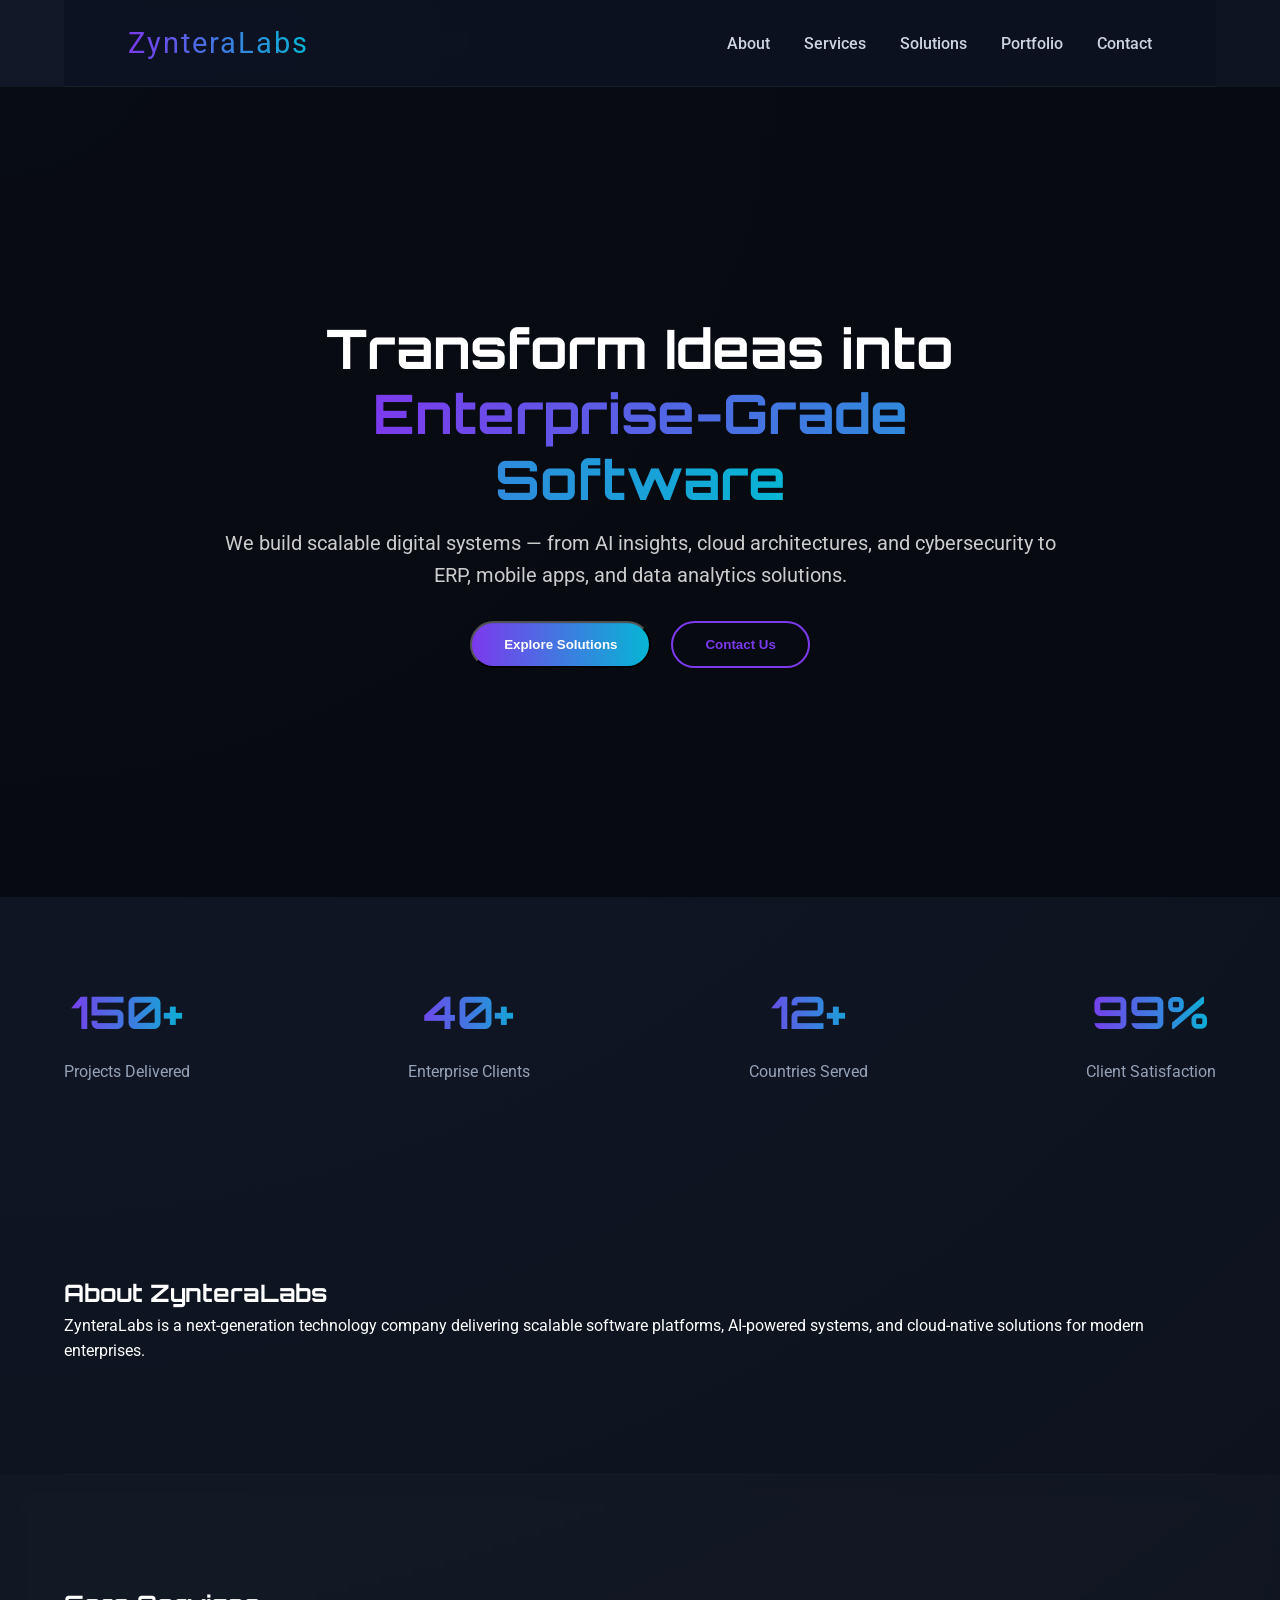
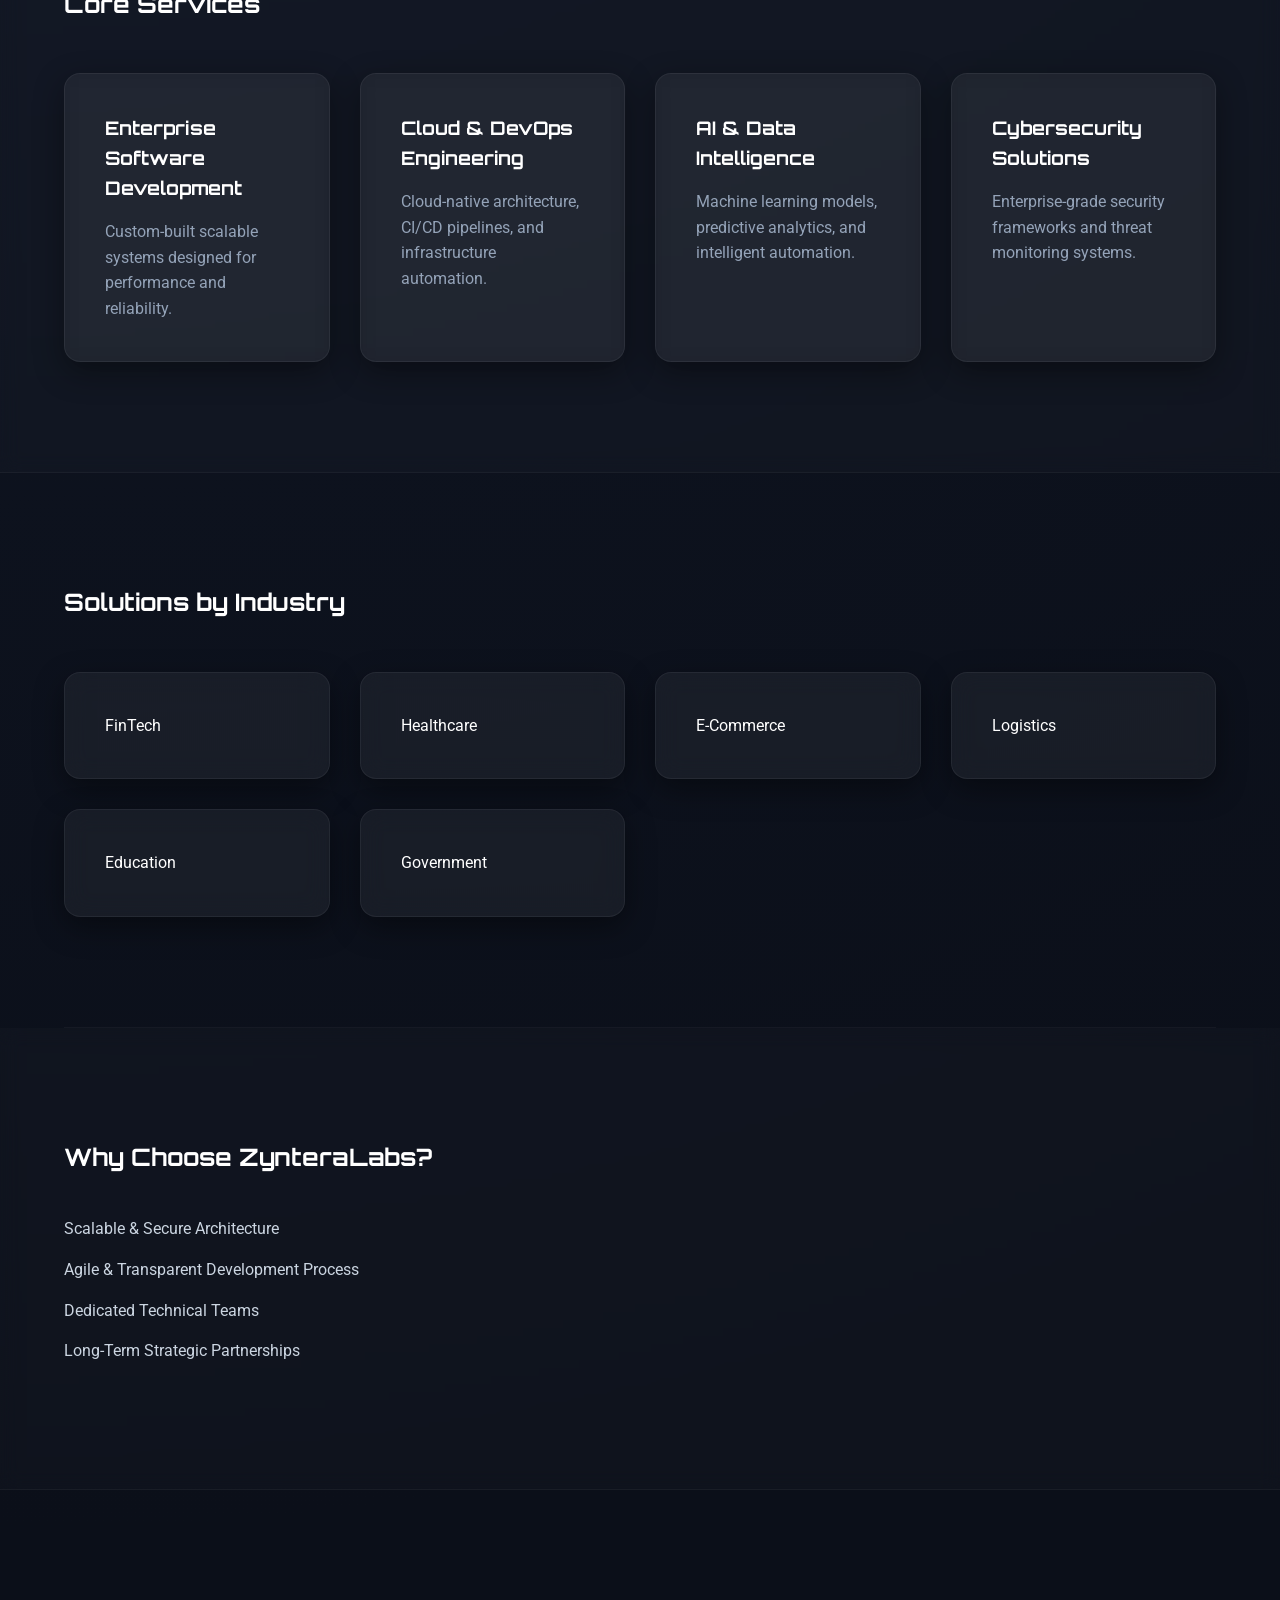
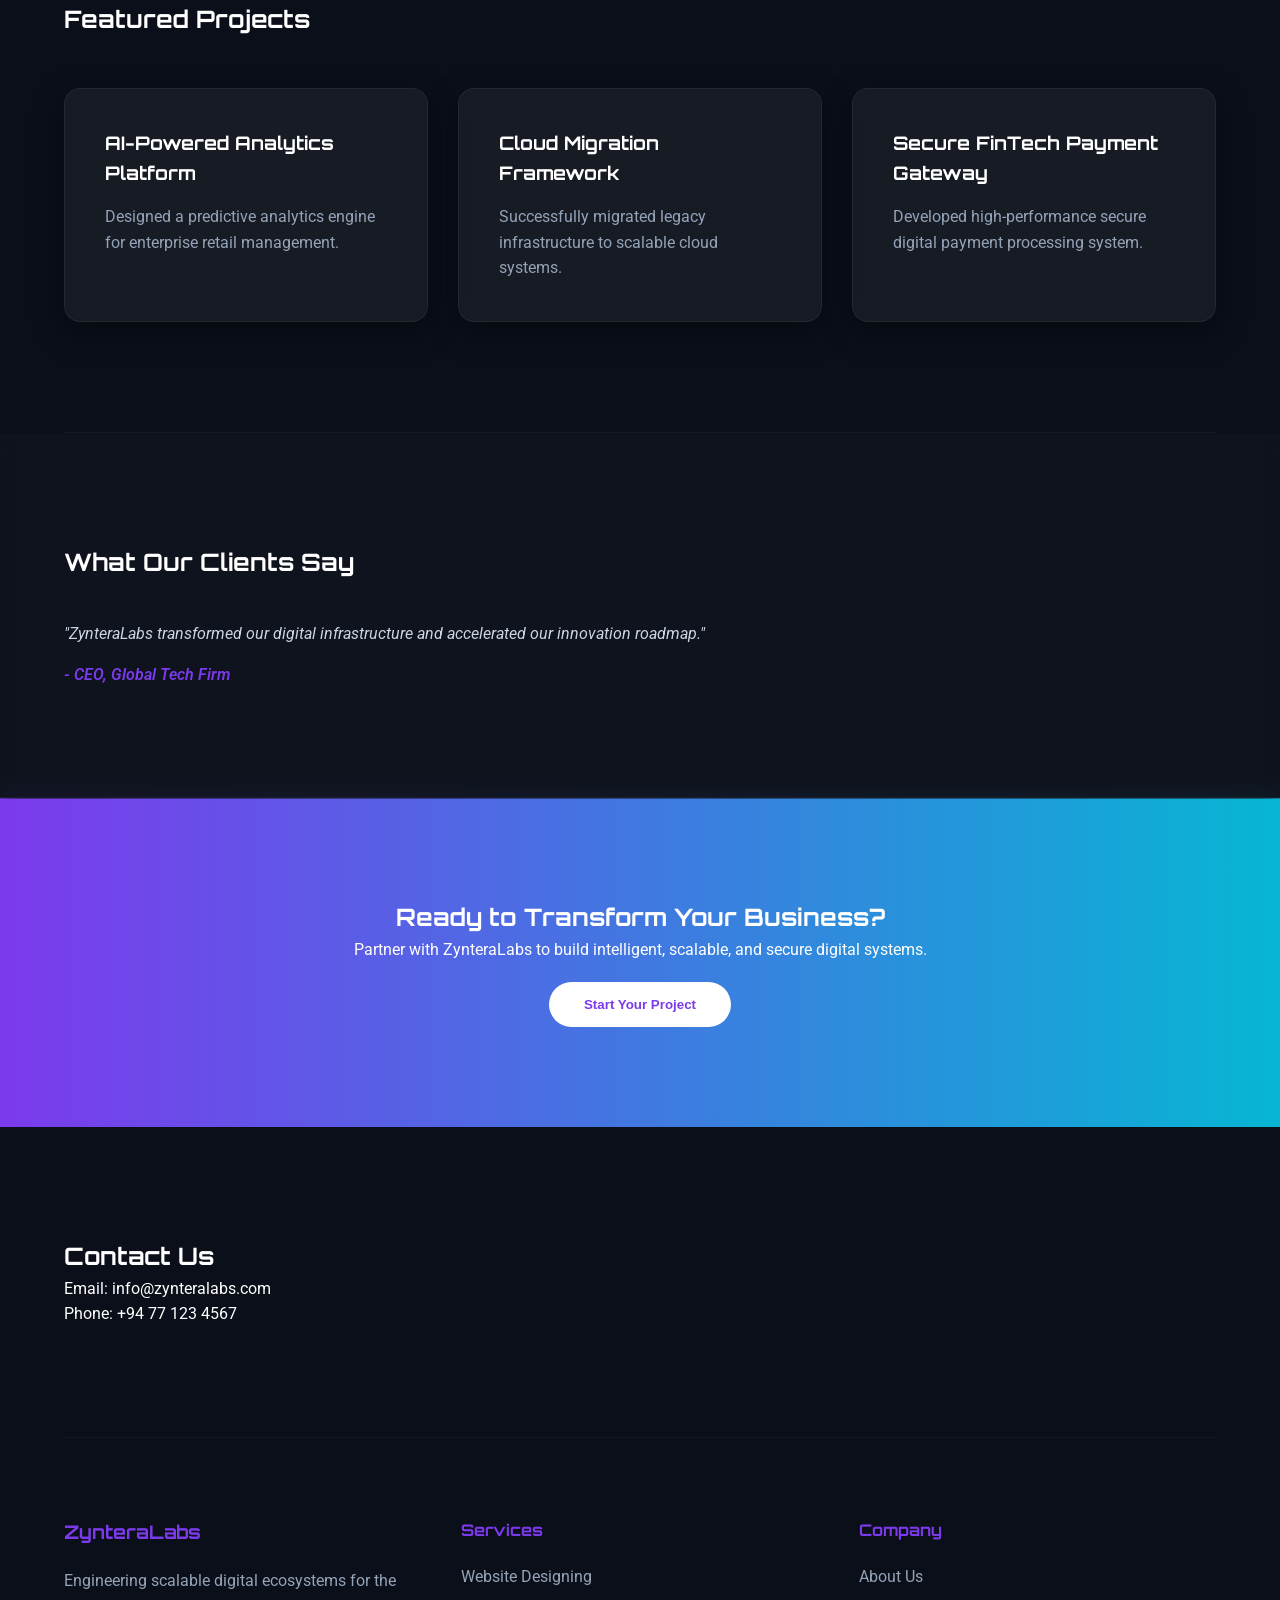
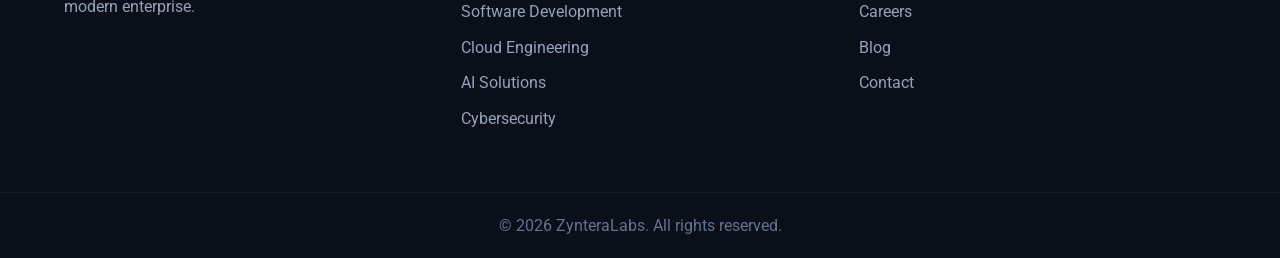
==== index.html @ 71fbc8f2 "Update index.html" ====
<!DOCTYPE html>
<html lang="en">
<head>
    <meta charset="UTF-8">
    <meta name="viewport" content="width=device-width, initial-scale=1.0">
    <title>ZynteraLabs - Cutting Edge Software Solutions</title>
    <meta name="description" content="ZynteraLabs: Innovative software and digital solutions for the modern world.">

    <!-- Google Fonts -->
    <link href="https://fonts.googleapis.com/css2?family=Roboto:wght@400;500;700&family=Orbitron:wght@500;700&display=swap" rel="stylesheet">
    
    <!-- Favicon -->
    <link rel="icon" type="image/png" href="favicon.png">

    <!-- External Stylesheet -->
    <link rel="stylesheet" href="css/indexstyles.css">
</head>
<body>
    
    <!-- HEADER -->
    <header class="container">
        <div class="logo">ZynteraLabs</div>
        <nav>
            <a href="#about">About</a>
            <a href="#services">Services</a>
            <a href="#solutions">Solutions</a>
            <a href="#projects">Portfolio</a>
            <a href="#contact">Contact</a>
        </nav>
    </header>

    <!-- Hero Section -->
    <section class="hero-video-hero">
        <!-- Background Video -->
        <video autoplay muted loop playsinline class="hero-bg-video">
            <source src="homevideo2.mp4" type="video/mp4">
            Your browser does not support the video tag.
        </video>

        <!-- Overlay for better text readability -->
        <div class="hero-overlay"></div>

        <div class="container hero-content">
            <h1>
                Transform Ideas into <span>Enterprise-Grade Software</span>
            </h1>
            <p>
                We build scalable digital systems — from AI insights, cloud architectures,
                and cybersecurity to ERP, mobile apps, and data analytics solutions.
            </p>
            <div class="hero-buttons">
                <button>Explore Solutions</button>
                <button class="secondary-btn">Contact Us</button>
            </div>
        </div>
    </section>

    <!-- STATS SECTION -->
    <section class="stats container">
        <div class="stat-box">
            <h2>150+</h2>
            <p>Projects Delivered</p>
        </div>
        <div class="stat-box">
            <h2>40+</h2>
            <p>Enterprise Clients</p>
        </div>
        <div class="stat-box">
            <h2>12+</h2>
            <p>Countries Served</p>
        </div>
        <div class="stat-box">
            <h2>99%</h2>
            <p>Client Satisfaction</p>
        </div>
    </section>

    <!-- ABOUT US -->
    <section id="about" class="container section">
        <h2>About ZynteraLabs</h2>
        <p>
            ZynteraLabs is a next-generation technology company delivering scalable software platforms,
            AI-powered systems, and cloud-native solutions for modern enterprises.
        </p>
    </section>

    <!-- CORE SERVICES -->
    <section id="services" class="section dark-section">
        <div class="container">
            <h2>Core Services</h2>
            <div class="service-grid">
                <div class="service-card">
                    <h3>Enterprise Software Development</h3>
                    <p>Custom-built scalable systems designed for performance and reliability.</p>
                </div>
                <div class="service-card">
                    <h3>Cloud & DevOps Engineering</h3>
                    <p>Cloud-native architecture, CI/CD pipelines, and infrastructure automation.</p>
                </div>
                <div class="service-card">
                    <h3>AI & Data Intelligence</h3>
                    <p>Machine learning models, predictive analytics, and intelligent automation.</p>
                </div>
                <div class="service-card">
                    <h3>Cybersecurity Solutions</h3>
                    <p>Enterprise-grade security frameworks and threat monitoring systems.</p>
                </div>
            </div>
        </div>
    </section>

    <!-- INDUSTRY SOLUTIONS -->
    <section id="solutions" class="container section">
        <h2>Solutions by Industry</h2>
        <div class="industry-grid">
            <div class="industry-card">FinTech</div>
            <div class="industry-card">Healthcare</div>
            <div class="industry-card">E-Commerce</div>
            <div class="industry-card">Logistics</div>
            <div class="industry-card">Education</div>
            <div class="industry-card">Government</div>
        </div>
    </section>
    
    <!-- WHY CHOOSE US? -->
    <section class="section dark-section">
        <div class="container">
            <h2>Why Choose ZynteraLabs?</h2>
            <ul class="why-list">
                <li>Scalable & Secure Architecture</li>
                <li>Agile & Transparent Development Process</li>
                <li>Dedicated Technical Teams</li>
                <li>Long-Term Strategic Partnerships</li>
            </ul>
        </div>
    </section>

    <!-- PROJECTS / CASE STUDIES -->
    <section id="projects" class="container section">
        <h2>Featured Projects</h2>
        <div class="project-grid">
            <div class="project-card">
                <h3>AI-Powered Analytics Platform</h3>
                <p>Designed a predictive analytics engine for enterprise retail management.</p>
            </div>
            <div class="project-card">
                <h3>Cloud Migration Framework</h3>
                <p>Successfully migrated legacy infrastructure to scalable cloud systems.</p>
            </div>
            <div class="project-card">
                <h3>Secure FinTech Payment Gateway</h3>
                <p>Developed high-performance secure digital payment processing system.</p>
            </div>
        </div>
    </section>

    <!-- TESTIMONIALS -->
    <section class="section dark-section">
        <div class="container">
            <h2>What Our Clients Say</h2>
            <div class="testimonial">
                <p>"ZynteraLabs transformed our digital infrastructure and accelerated our innovation roadmap."</p>
                <span>- CEO, Global Tech Firm</span>
            </div>
        </div>
    </section>

    <!-- CALL TO ACTION -->
    <section class="cta-section">
        <div class="container">
            <h2>Ready to Transform Your Business?</h2>
            <p>Partner with ZynteraLabs to build intelligent, scalable, and secure digital systems.</p>
            <button>Start Your Project</button>
        </div>
    </section>

    <!-- CONTACT -->
    <section id="contact" class="container section">
        <h2>Contact Us</h2>
        <p>Email: info@zynteralabs.com</p>
        <p>Phone: +94 77 123 4567</p>
    </section>

    <!-- FOOTER -->
    <footer class="footer">
        <div class="container footer-grid">
            <div>
                <h3>ZynteraLabs</h3>
                <p>Engineering scalable digital ecosystems for the modern enterprise.</p>
            </div>
            <div>
                <h4>Services</h4>
                <p>Website Designing</p>
                <p>Software Development</p>
                <p>Cloud Engineering</p>
                <p>AI Solutions</p>
                <p>Cybersecurity</p>
            </div>
            <div>
                <h4>Company</h4>
                <p>About Us</p>
                <p>Careers</p>
                <p>Blog</p>
                <p>Contact</p>
            </div>
        </div>
        <div class="footer-bottom">
            &copy; 2026 ZynteraLabs. All rights reserved.
        </div>
    </footer>
    
</body>
</html>
---- css/indexstyles.css ----
/* =========================
   GLOBAL RESET
========================= */
* {
    margin: 0;
    padding: 0;
    box-sizing: border-box;
}

body {
    font-family: 'Roboto', sans-serif;
    background: radial-gradient(circle at top left, #111827, #0b0f19 60%);
    color: #ffffff;
    line-height: 1.6;
    scroll-behavior: smooth;
}

h1, h2, h3, h4 {
    font-family: 'Orbitron', sans-serif;
}

.container {
    width: 90%;
    max-width: 1200px;
    margin: auto;
}

.section {
    padding: 110px 0;
    border-bottom: 1px solid rgba(255,255,255,0.04);
}

.dark-section {
    background: rgba(255,255,255,0.02);
    backdrop-filter: blur(10px);
}

/* =========================
   STICKY NAVBAR
========================= */

header {
    position: sticky;
    top: 0;
    z-index: 1000;
    backdrop-filter: blur(15px);
    background: rgba(10, 15, 30, 0.6);
    display: flex;
    justify-content: space-between;
    align-items: center;
    padding: 20px 5%;
    border-bottom: 1px solid rgba(255,255,255,0.05);
}

.logo {
    font-size: 1.8rem;
    letter-spacing: 2px;
    background: linear-gradient(90deg, #7c3aed, #06b6d4);
    -webkit-background-clip: text;
    -webkit-text-fill-color: transparent;
}

nav a {
    margin-left: 30px;
    font-weight: 500;
    color: #cbd5e1;
    transition: transform 0.3s ease, color 0.3s ease;
    display: inline-block; /* important for smooth transform */
    vertical-align: middle; /* helps remove weird subpixel artifacts */
    position: relative; /* optional for pseudo-elements */
    text-decoration: none;
}

nav a:hover {
    color: #00f5d4;
    transform: translateY(5px);
}

nav a::after {
    content: "";
    position: absolute;
    bottom: -20px;           /* distance below text */
    left: 0%;          /* full width of the text */
    height: 3.5px;            /* thickness of underline */
    background: #00f5d4;
    transform: scaleX(0);   /* start hidden */
    transform-origin: center; /* grow from center */
    transition: transform 0.3s ease;
    border-radius: 50px;
}


nav a:hover::after {
    transform: scaleX(1);
    width: 100%;
}

/* =========================
   HERO SECTION WITH VIDEO
========================= */
.hero-video-hero {
    position: relative;
    height: 90vh;
    width: 100%;
    overflow: hidden;
}

/* Background video */
.hero-bg-video {
    position: absolute;
    top: 0;
    left: 50%;
    width: 100%;
    min-width: 100%;
    height: auto;
    transform: translateX(-50%);
    object-fit: cover;
    z-index: 0;
    filter: brightness(40%); /* dark overlay for readability */
}

/* Dark overlay for text readability */
.hero-overlay {
    position: absolute;
    top: 0;
    left: 0;
    width: 100%;
    height: 100%;
    background: rgba(0, 0, 0, 0.5);
    z-index: 1;
}

/* Hero content */
.hero-content {
    position: relative;
    z-index: 2;
    text-align: center;
    color: #fff;
    padding: 0 2rem;
    max-width: 900px;
    margin: auto;
    top: 50%;
    transform: translateY(-50%);
}

.hero-content h1 {
    font-size: 3.4rem;
    margin-bottom: 15px;
    line-height: 1.2;
}

.hero-content span {
    background: linear-gradient(90deg, #7c3aed, #06b6d4);
    -webkit-background-clip: text;
    -webkit-text-fill-color: transparent;
}

.hero-content p {
    font-size: 1.25rem;
    margin-bottom: 30px;
    color: #ccc;
}

/* Buttons */
.hero-buttons {
    display: flex;
    justify-content: center;
    gap: 20px;
}

.hero-content button {
    padding: 14px 32px;
    border-radius: 50px;
    font-weight: 600;
    cursor: pointer;
    transition: 0.3s ease;
}

/* Primary button */
.hero-content button:first-child {
    background: linear-gradient(90deg, #7c3aed, #06b6d4);
    color: #fff;
}
.hero-content button:first-child:hover {
    transform: translateY(-3px);
    box-shadow: 0 8px 20px rgba(124, 58, 237, 0.4);
}

/* Secondary button */
.secondary-btn {
    background: transparent;
    border: 2px solid #7c3aed;
    color: #7c3aed;
}
.secondary-btn:hover {
    background: #7c3aed;
    color: #fff;
}

/* Responsive */
@media (max-width: 768px) {
    .hero-content h1 {
        font-size: 2.4rem;
    }
    .hero-content p {
        font-size: 1.1rem;
    }
    .hero-buttons {
        flex-direction: column;
        gap: 15px;
    }
}

/* =========================
   STATS
========================= */

.stats {
    display: flex;
    justify-content: space-between;
    text-align: center;
    padding: 80px 0;
}

.stat-box h2 {
    font-size: 2.8rem;
    background: linear-gradient(90deg, #7c3aed, #06b6d4);
    -webkit-background-clip: text;
    -webkit-text-fill-color: transparent;
}

.stat-box p {
    color: #94a3b8;
    margin-top: 10px;
}

/* =========================
   CARDS (Glass Effect)
========================= */

.service-card,
.project-card,
.industry-card {
    background: rgba(255,255,255,0.05);
    backdrop-filter: blur(12px);
    padding: 40px;
    border-radius: 16px;
    transition: 0.4s ease;
    border: 1px solid rgba(255,255,255,0.06);
    box-shadow: 0 10px 30px rgba(0,0,0,0.4);
}

.service-card:hover,
.project-card:hover,
.industry-card:hover {
    transform: translateY(-8px);
    border: 1px solid #7c3aed;
}

.service-grid,
.project-grid,
.industry-grid {
    display: grid;
    grid-template-columns: repeat(auto-fit, minmax(250px, 1fr));
    gap: 30px;
    margin-top: 50px;
}

.service-card h3,
.project-card h3 {
    margin-bottom: 15px;
    color: #ffffff;
}

.service-card p,
.project-card p {
    color: #94a3b8;
}

/* =========================
   WHY SECTION
========================= */

.why-list {
    list-style: none;
    margin-top: 40px;
}

.why-list li {
    margin-bottom: 15px;
    color: #cbd5e1;
}

/* =========================
   TESTIMONIAL
========================= */

.testimonial {
    margin-top: 40px;
    max-width: 700px;
    font-style: italic;
    color: #cbd5e1;
}

.testimonial span {
    display: block;
    margin-top: 15px;
    font-weight: 600;
    color: #7c3aed;
}

/* =========================
   CTA SECTION
========================= */

.cta-section {
    background: linear-gradient(90deg, #7c3aed, #06b6d4);
    padding: 100px 0;
    text-align: center;
    color: white;
}

.cta-section button {
    padding: 15px 35px;
    border-radius: 50px;
    border: none;
    margin-top: 20px;
    font-weight: 600;
    background: white;
    color: #7c3aed;
    transition: 0.3s;
}

.cta-section button:hover {
    transform: scale(1.05);
}

/* =========================
   FOOTER
========================= */

.footer {
    background: #0b0f19;
    padding: 80px 0 20px;
}

.footer-grid {
    display: grid;
    grid-template-columns: repeat(auto-fit, minmax(250px, 1fr));
    gap: 40px;
}

.footer h3, .footer h4 {
    margin-bottom: 20px;
    color: #7c3aed;
}

.footer p {
    color: #94a3b8;
    margin-bottom: 10px;
}

.footer-bottom {
    text-align: center;
    margin-top: 50px;
    border-top: 1px solid rgba(255,255,255,0.05);
    padding-top: 20px;
    color: #64748b;
}

/* =========================
   RESPONSIVE
========================= */

@media (max-width: 768px) {
    .stats {
        flex-direction: column;
        gap: 40px;
    }

    .hero h1 {
        font-size: 2.3rem;
    }

    nav {
        display: none; /* Later you can add mobile menu */
    }
}
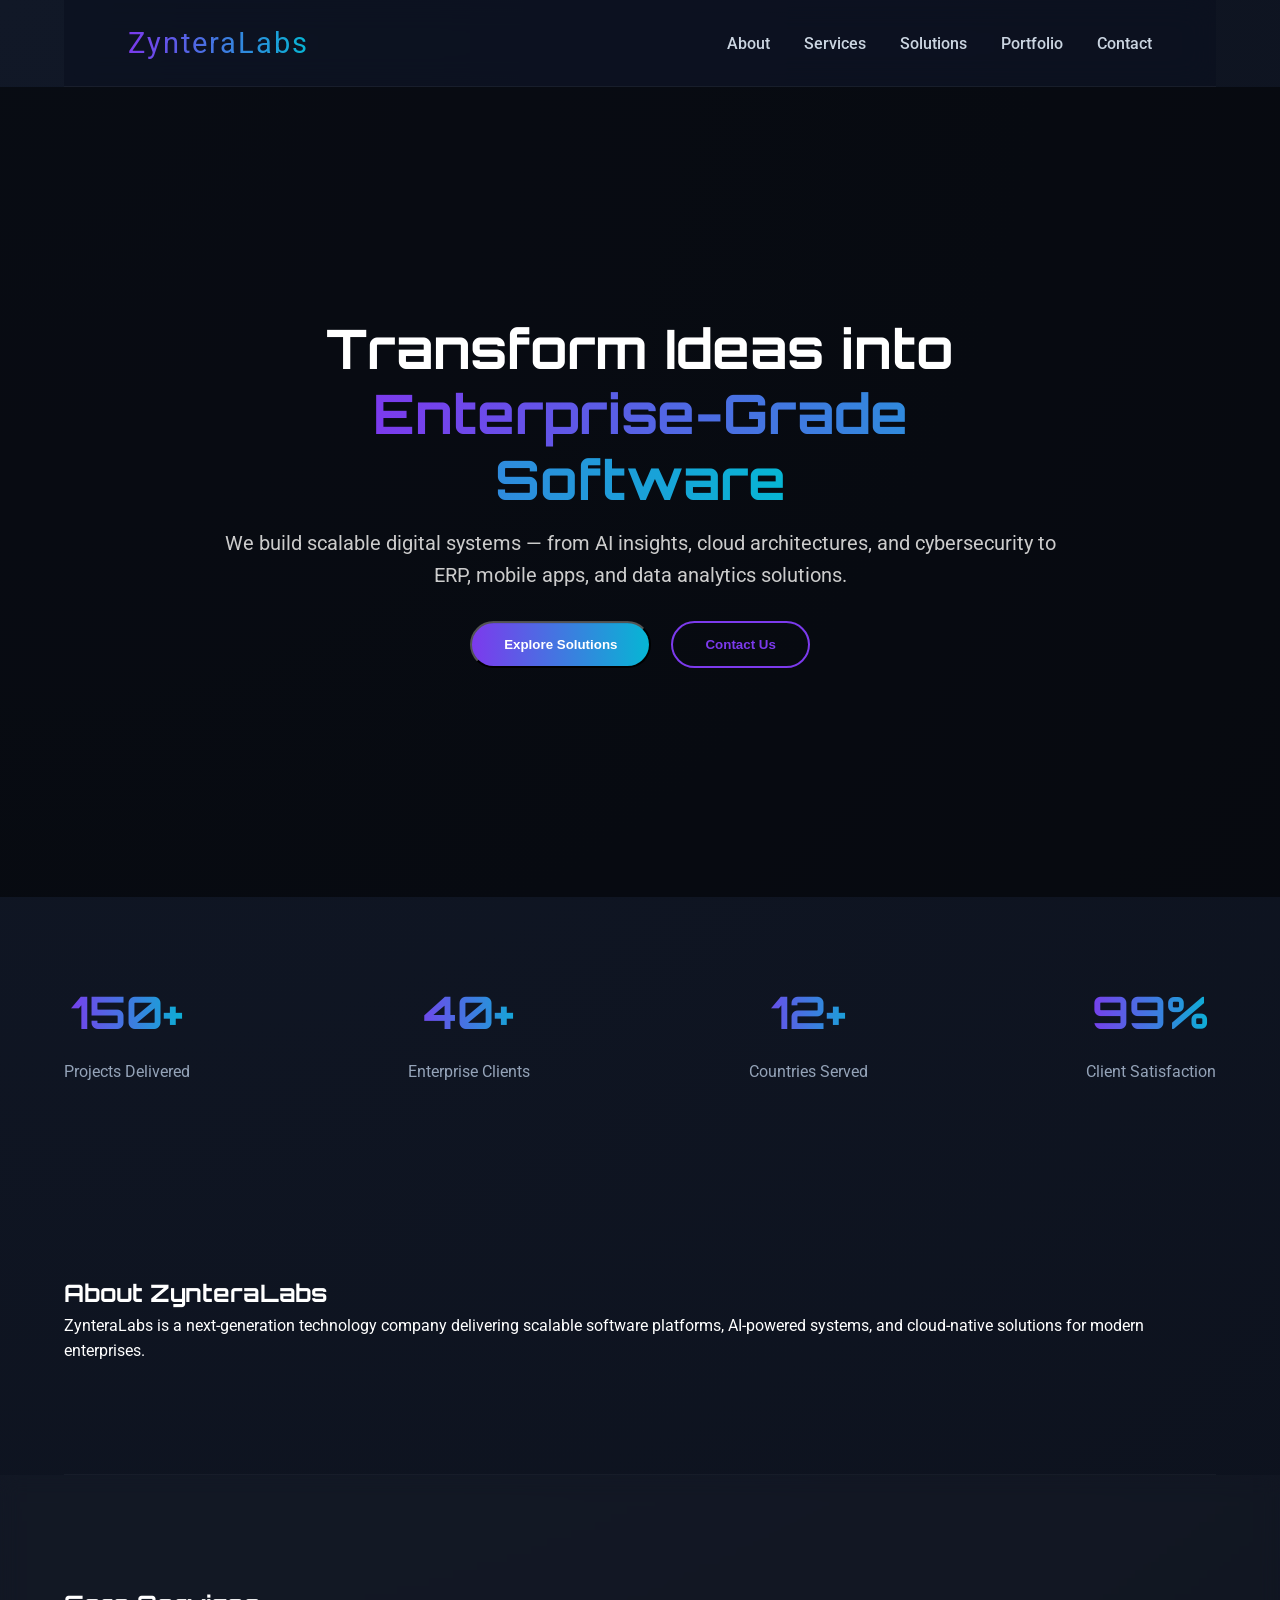
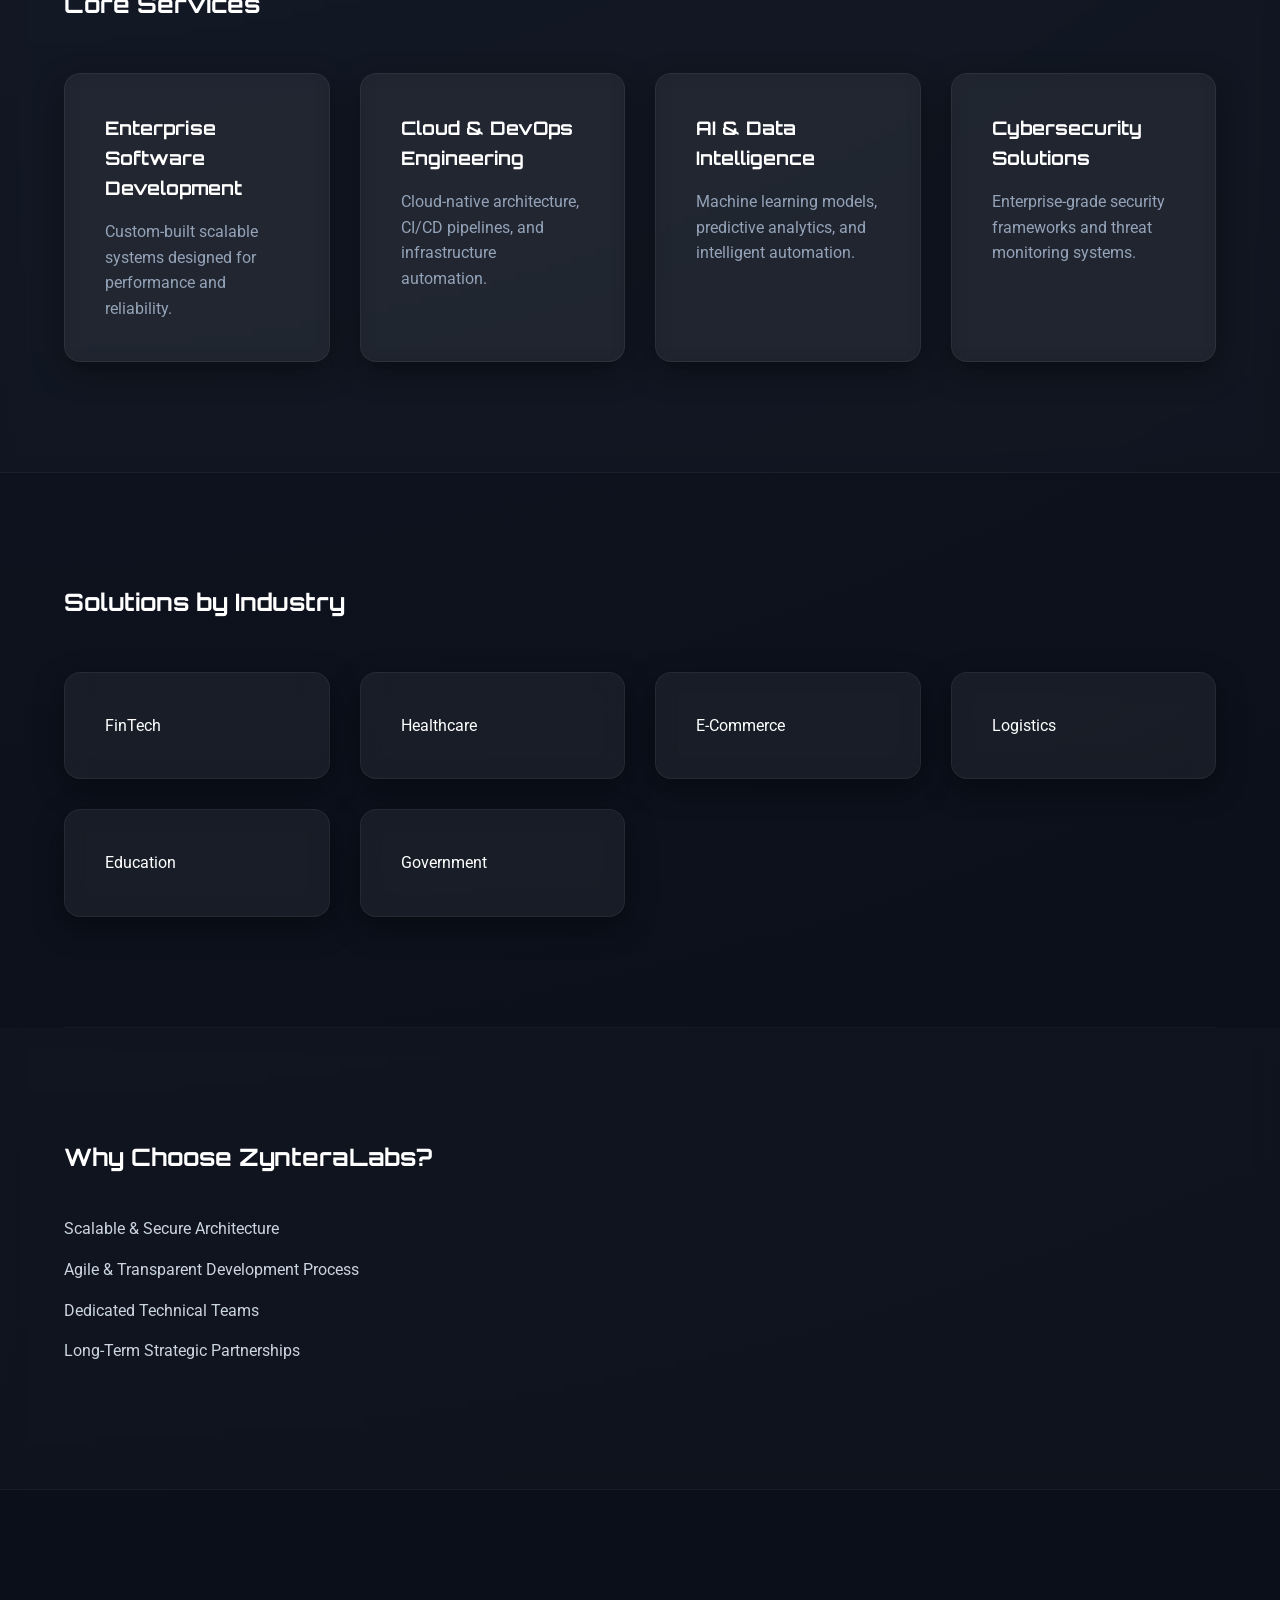
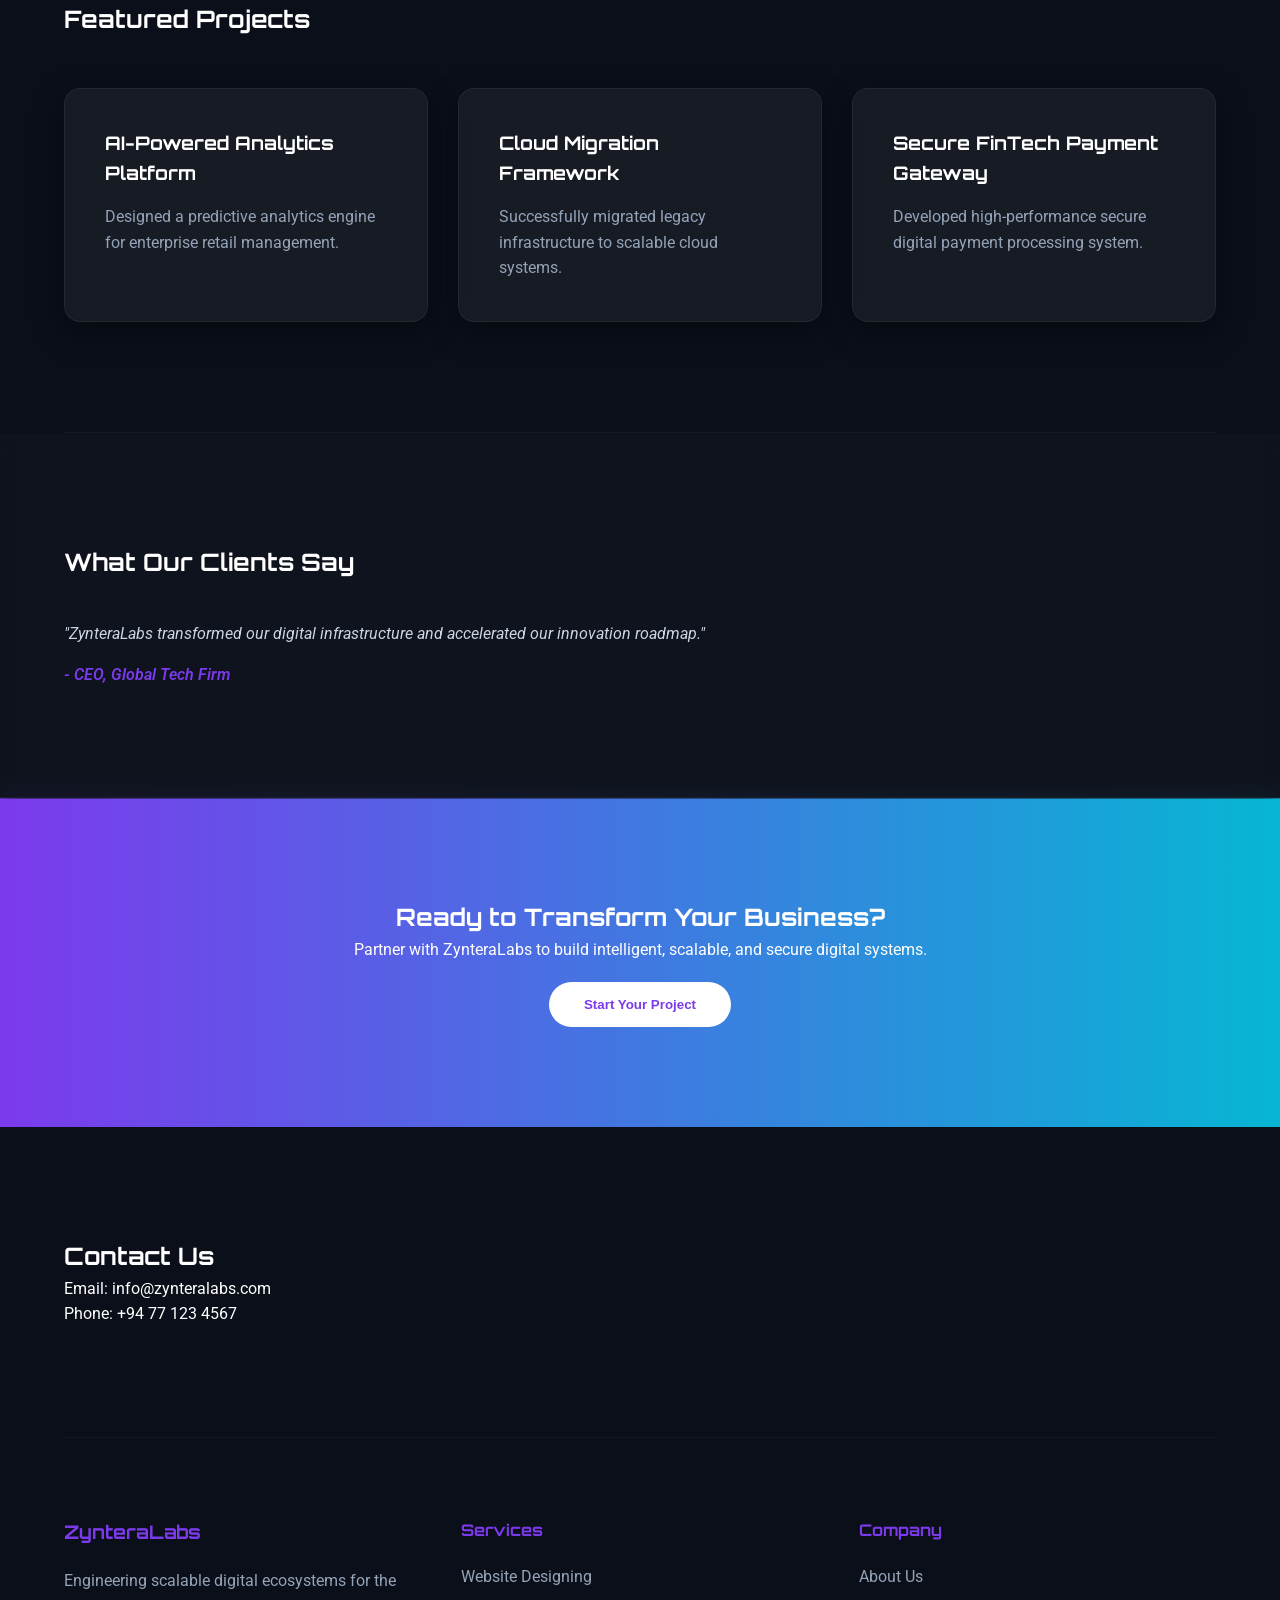
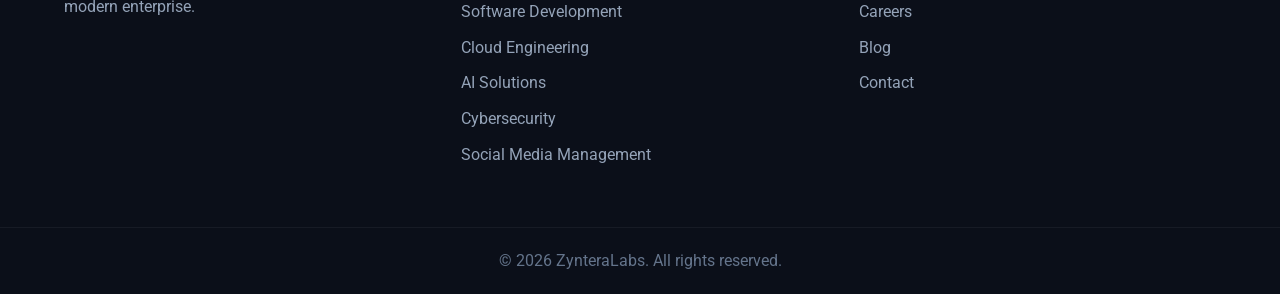
==== commit 90f28d55: "Update index.html" ====
--- a/index.html
+++ b/index.html
@@ -195,6 +195,7 @@
                 <p>Cloud Engineering</p>
                 <p>AI Solutions</p>
                 <p>Cybersecurity</p>
+                <p>Social Media Management</p>
             </div>
             <div>
                 <h4>Company</h4>
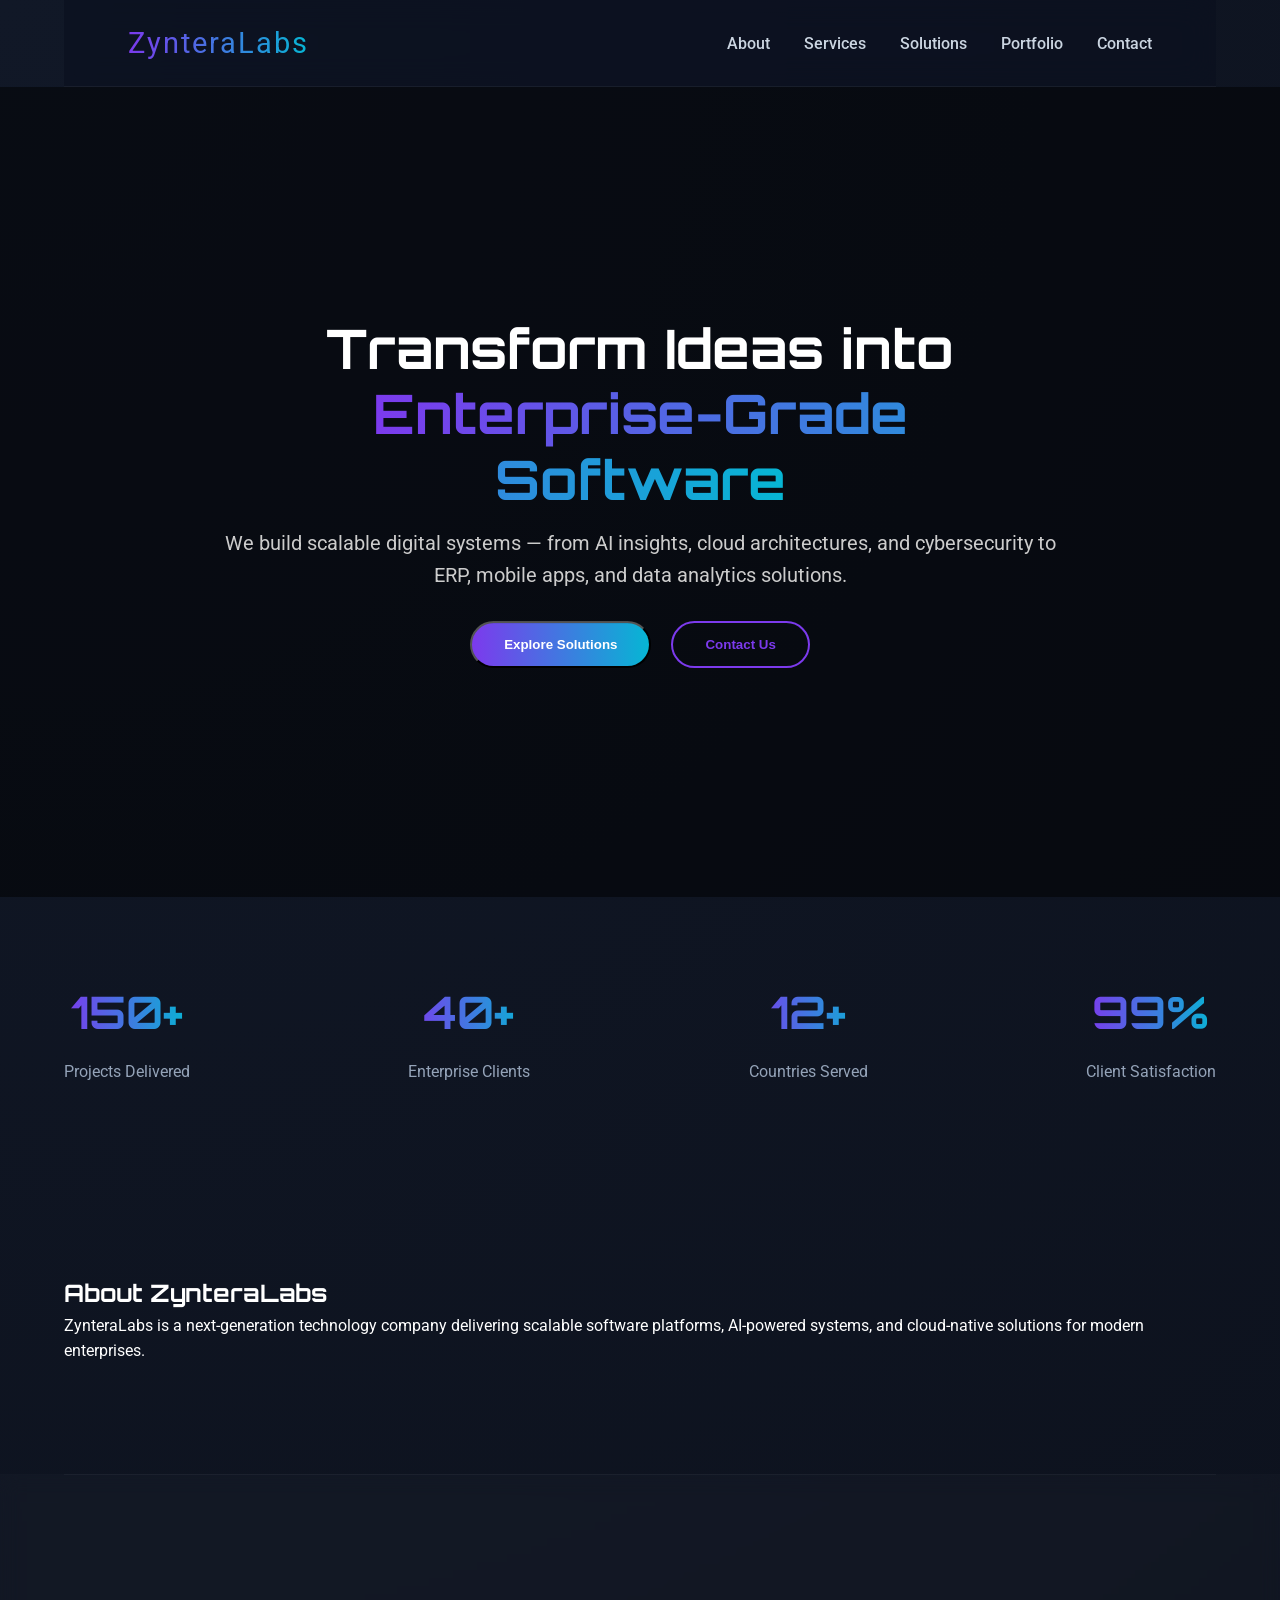
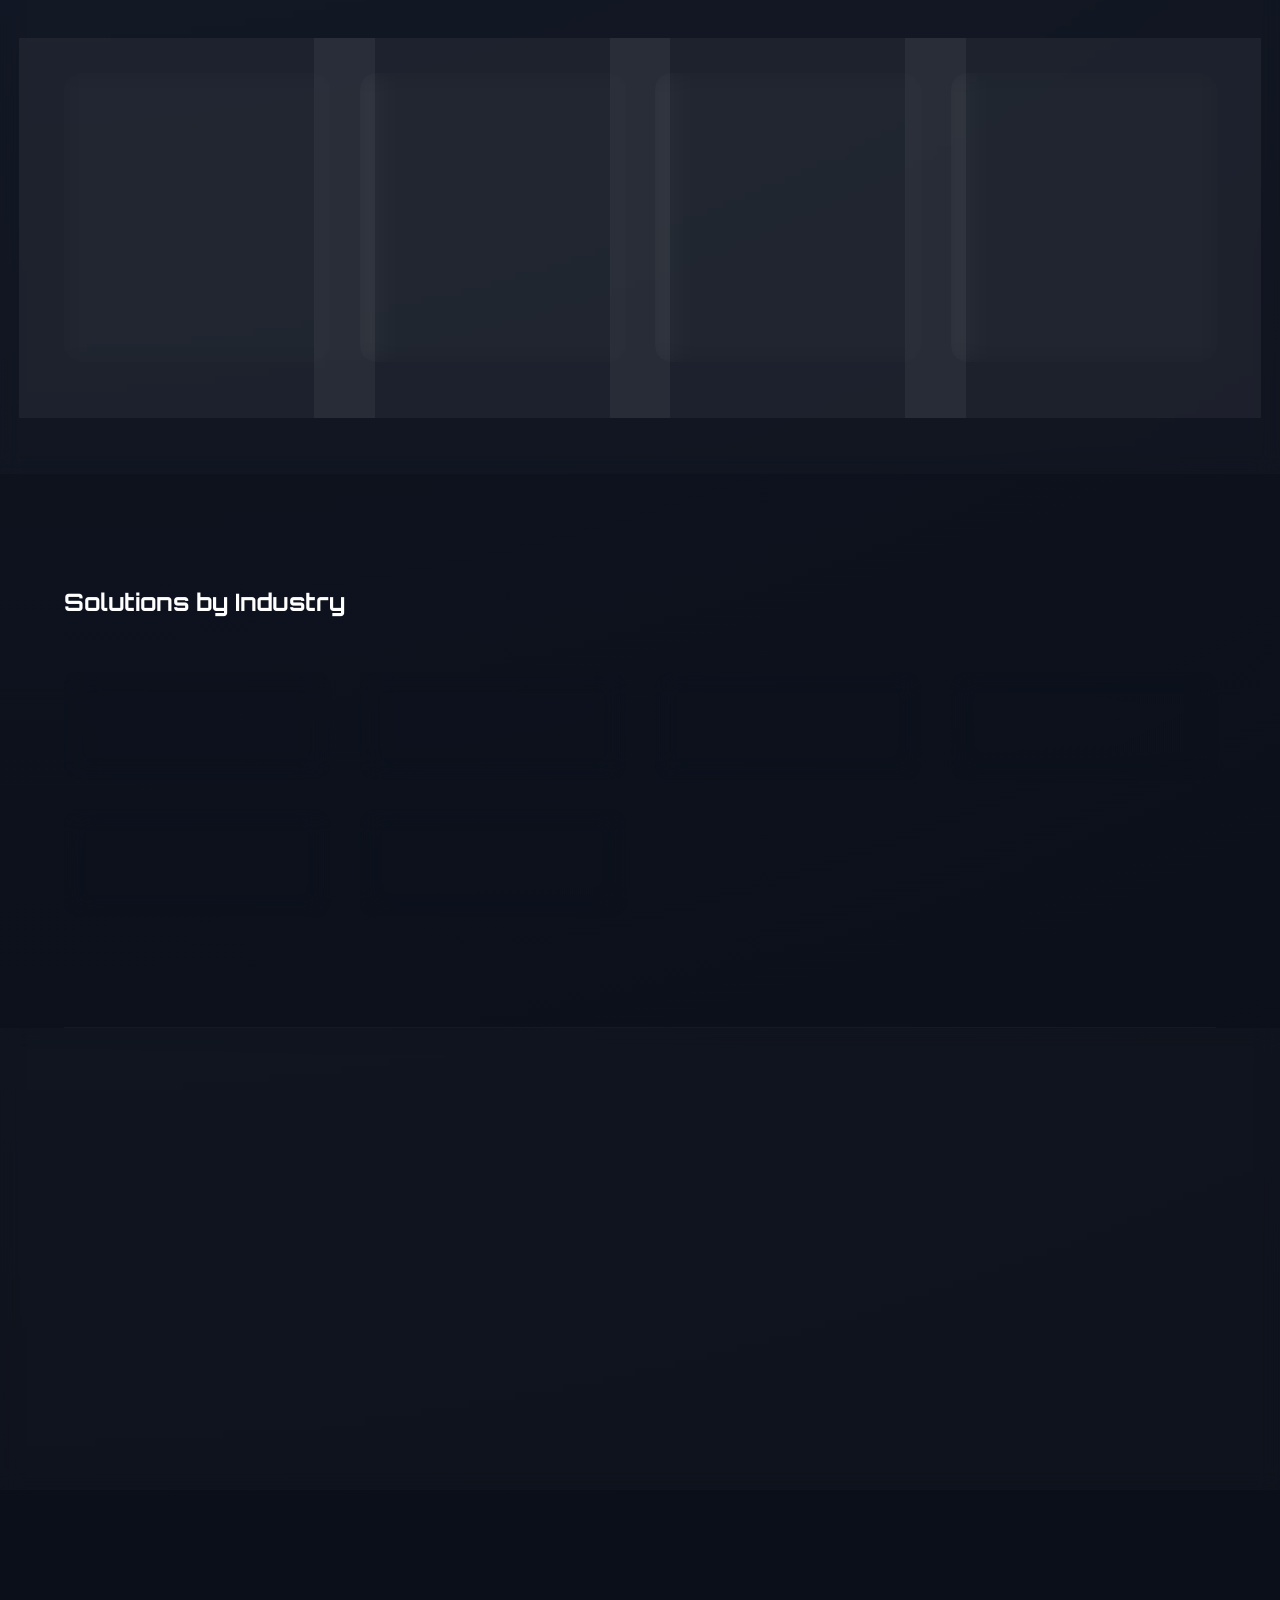
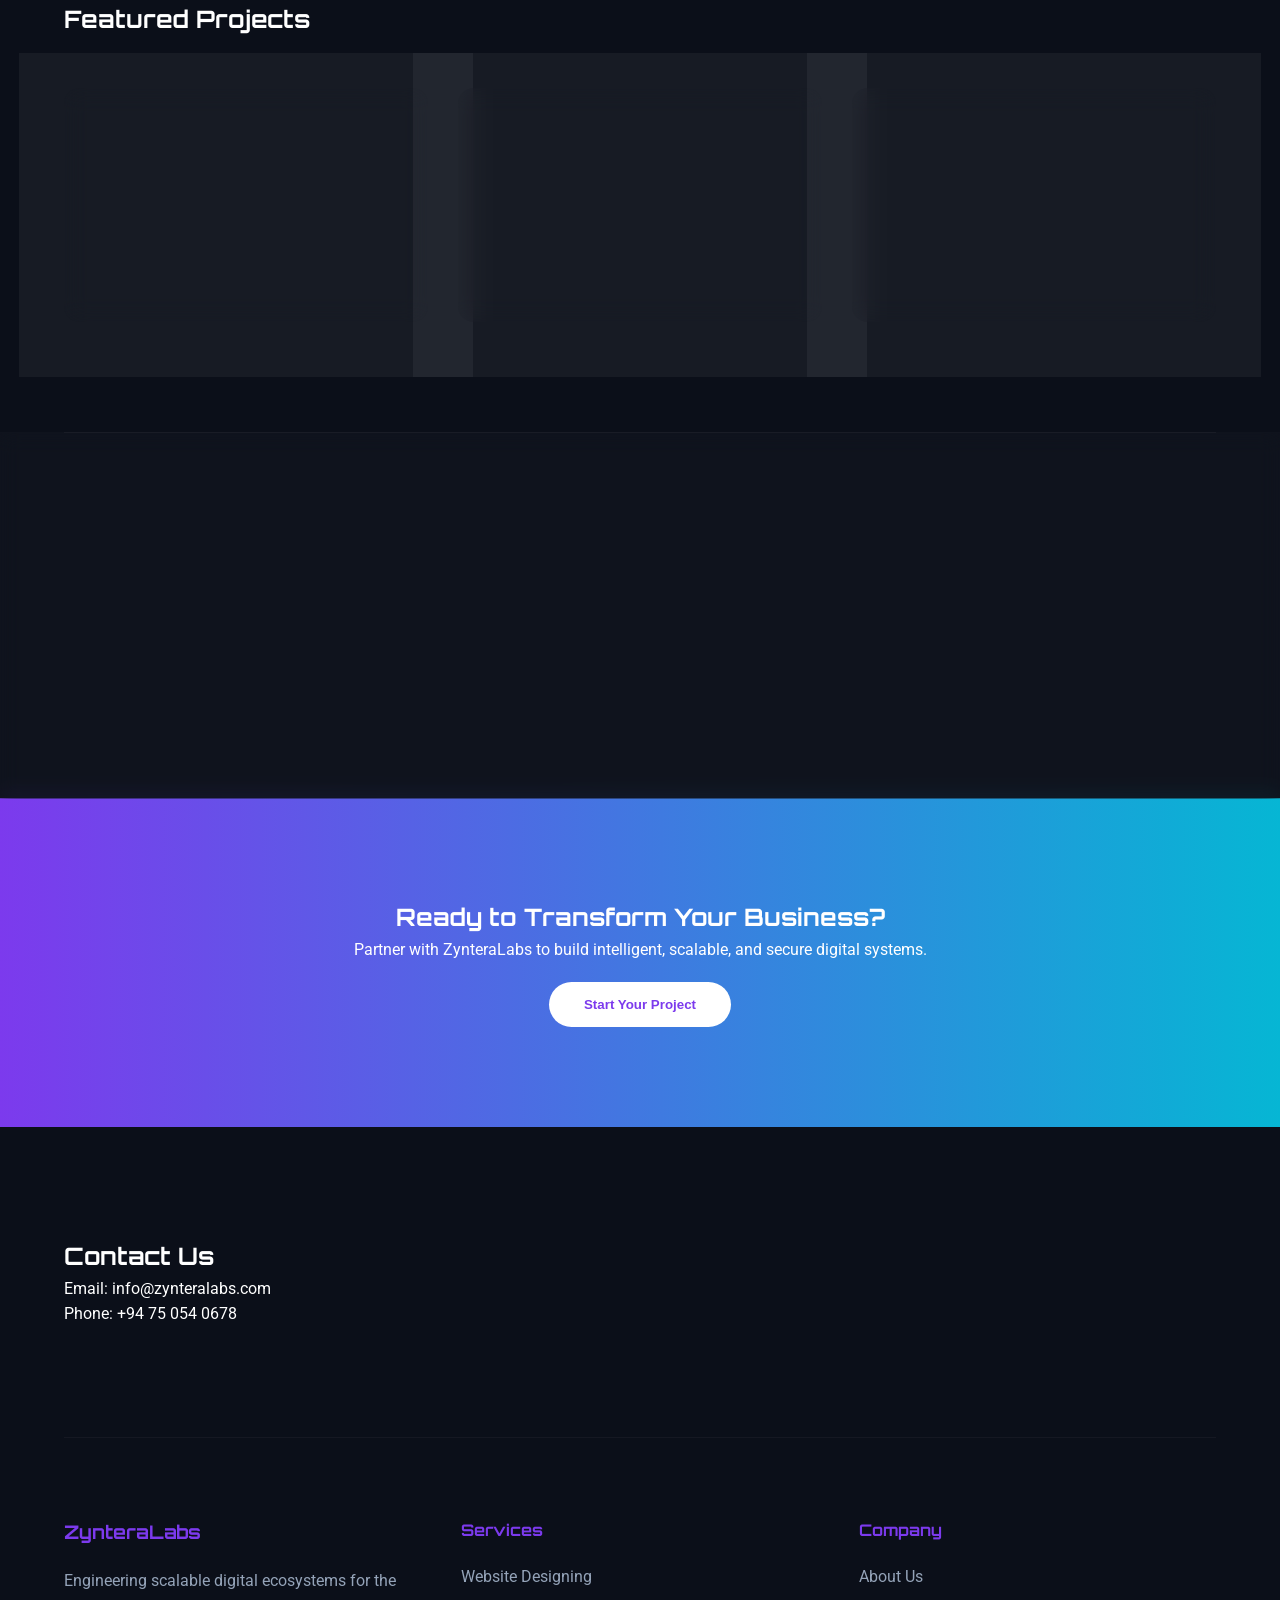
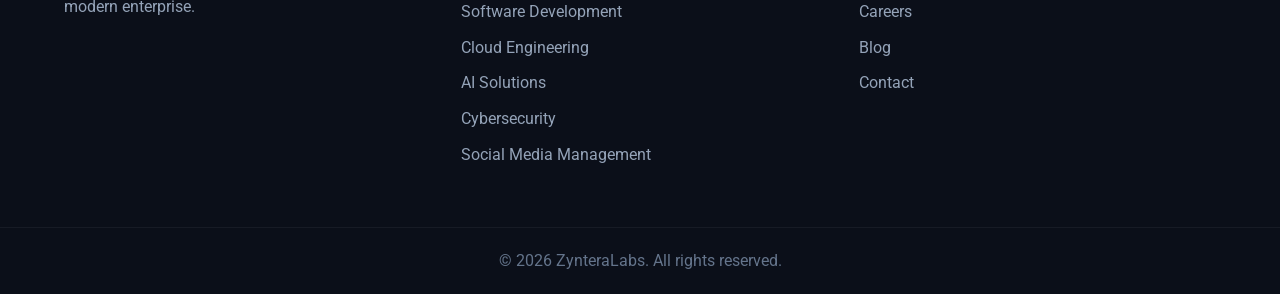
==== commit a31346e1: "Update contact phone number" ====
--- a/index.html
+++ b/index.html
@@ -178,7 +178,7 @@
     <section id="contact" class="container section">
         <h2>Contact Us</h2>
         <p>Email: info@zynteralabs.com</p>
-        <p>Phone: +94 77 123 4567</p>
+        <p>Phone: +94 75 054 0678</p>
     </section>
 
     <!-- FOOTER -->
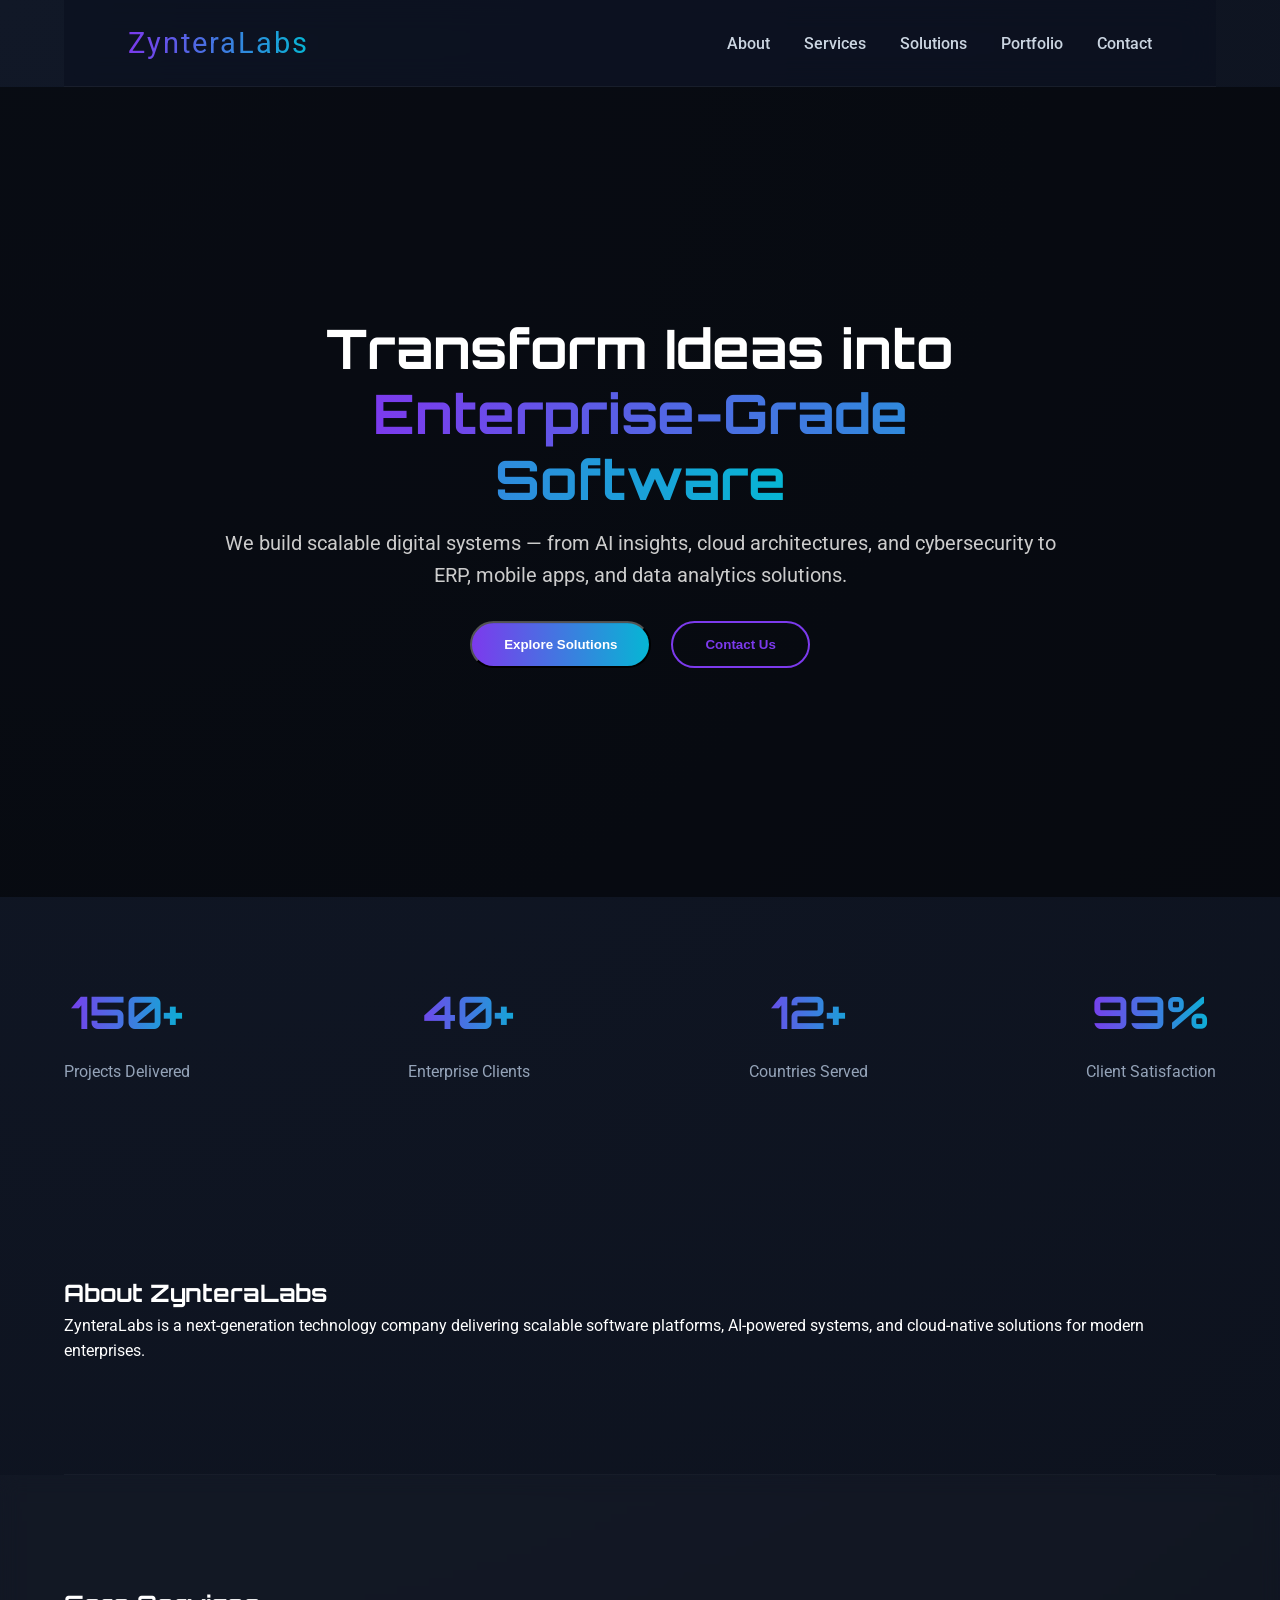
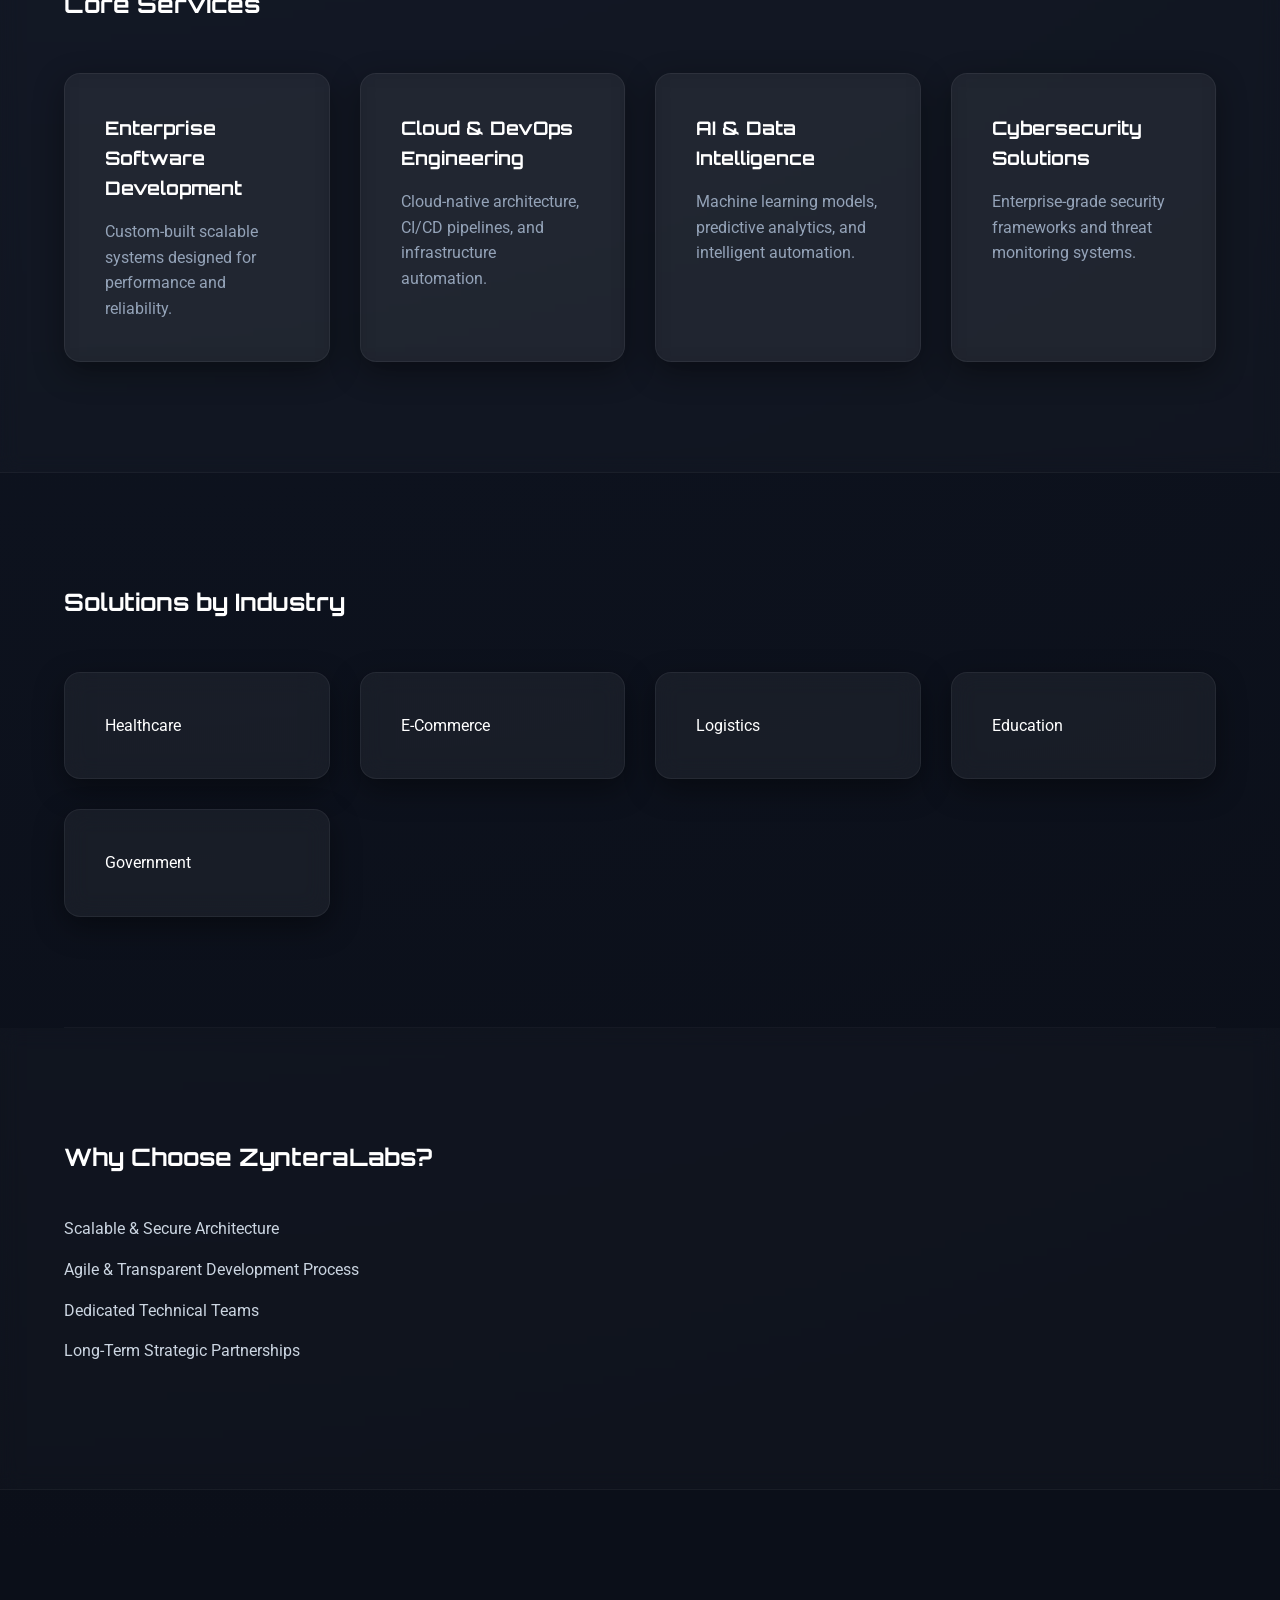
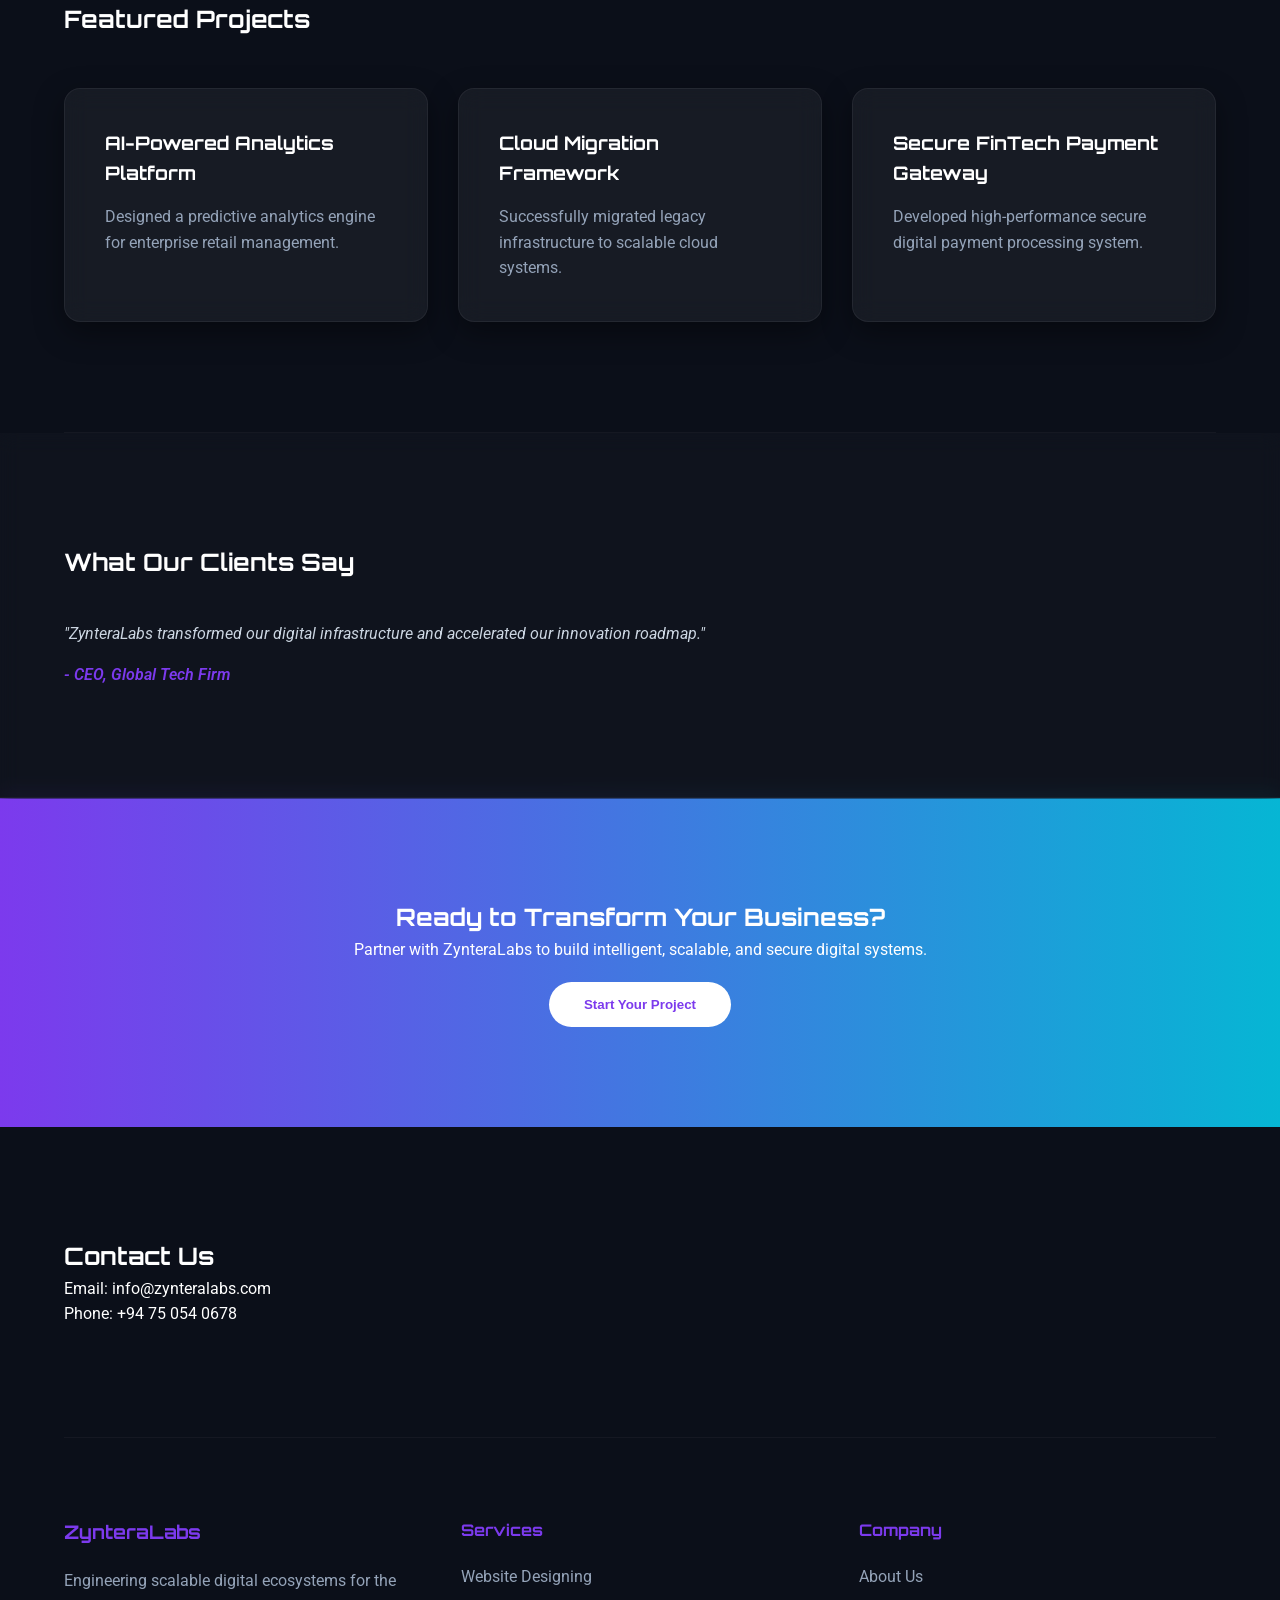
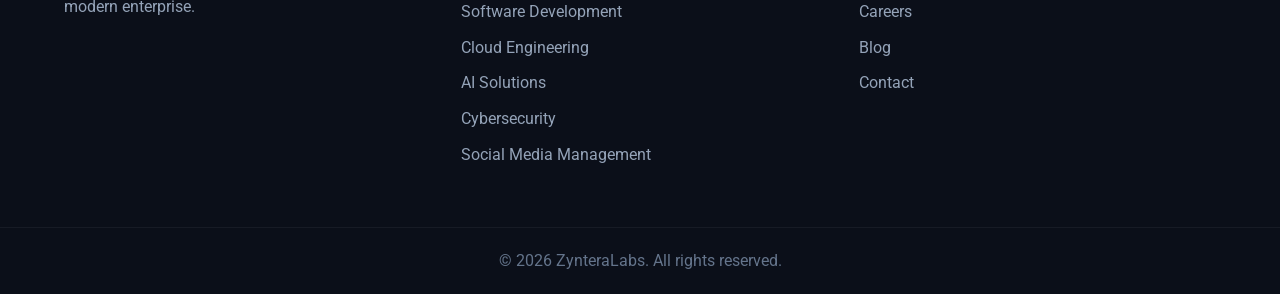
==== commit 96323417: "Update index.html" ====
--- a/index.html
+++ b/index.html
@@ -113,7 +113,6 @@
     <section id="solutions" class="container section">
         <h2>Solutions by Industry</h2>
         <div class="industry-grid">
-            <div class="industry-card">FinTech</div>
             <div class="industry-card">Healthcare</div>
             <div class="industry-card">E-Commerce</div>
             <div class="industry-card">Logistics</div>
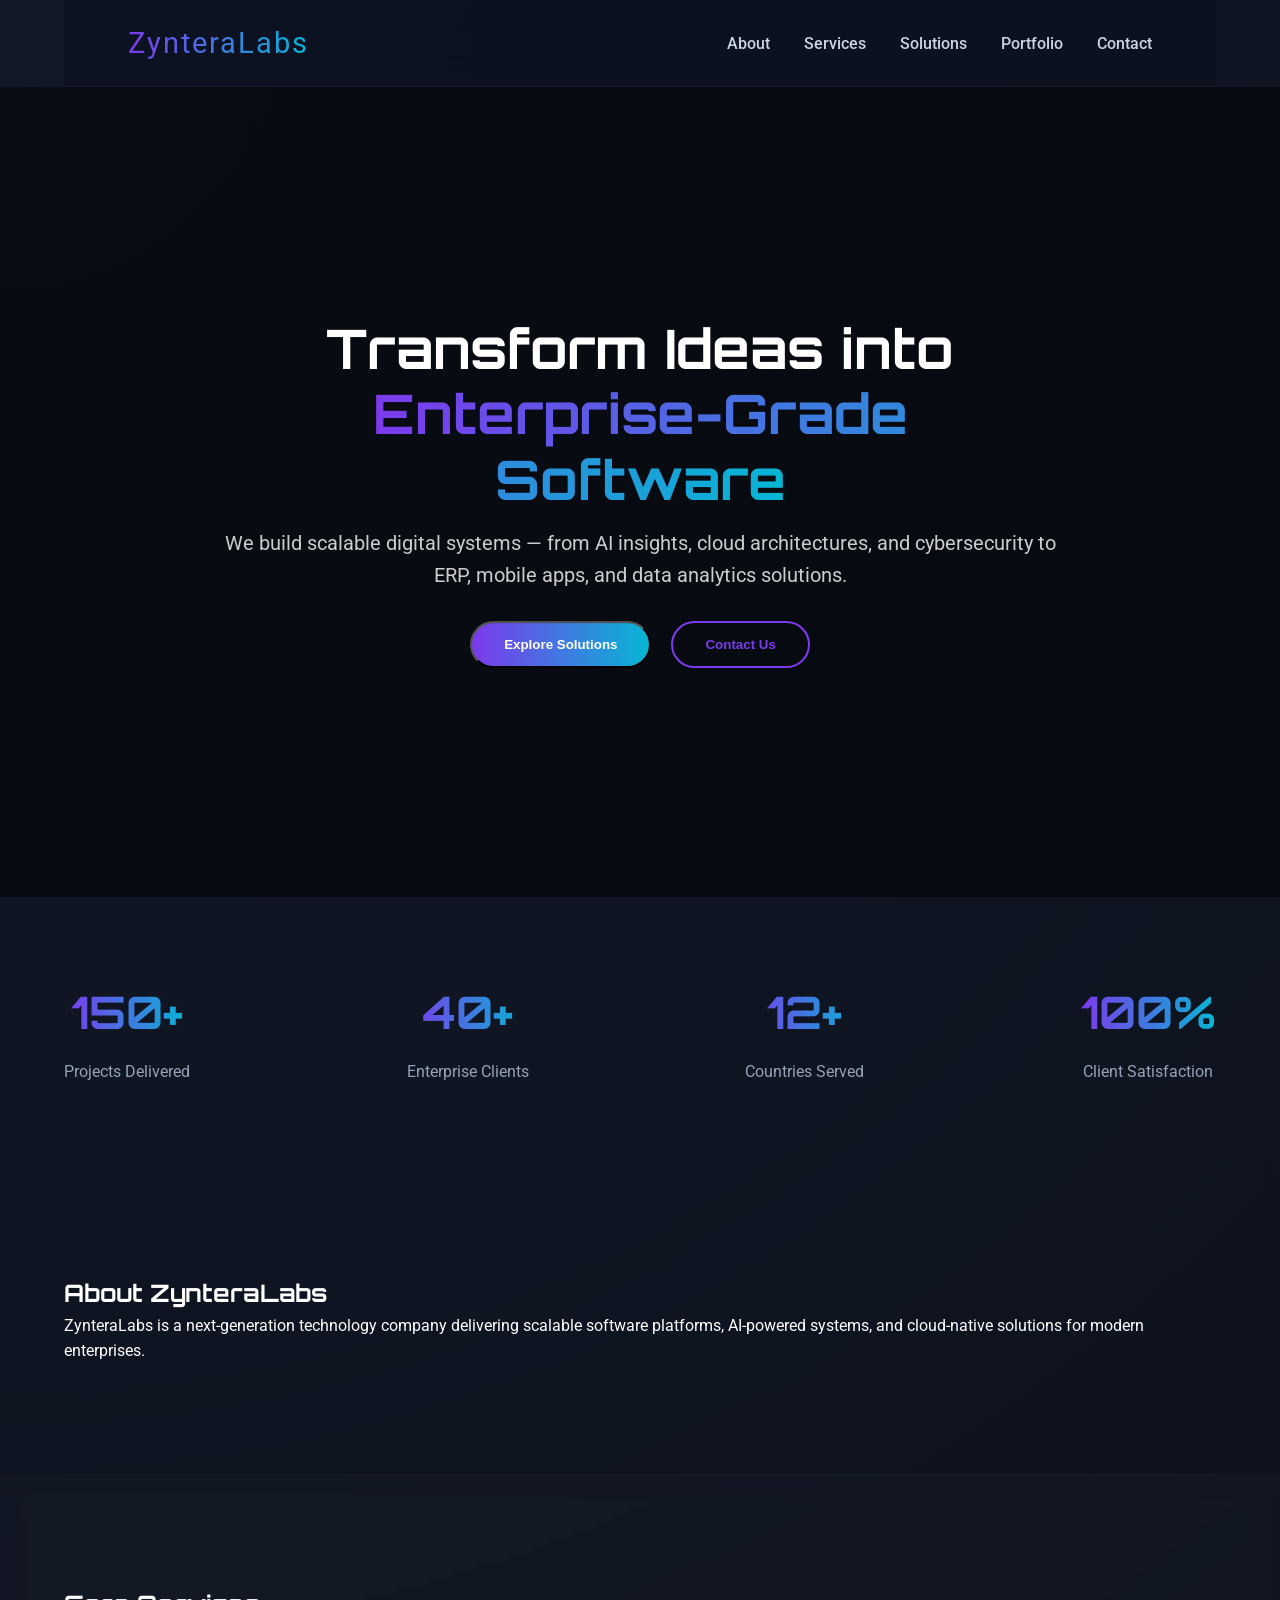
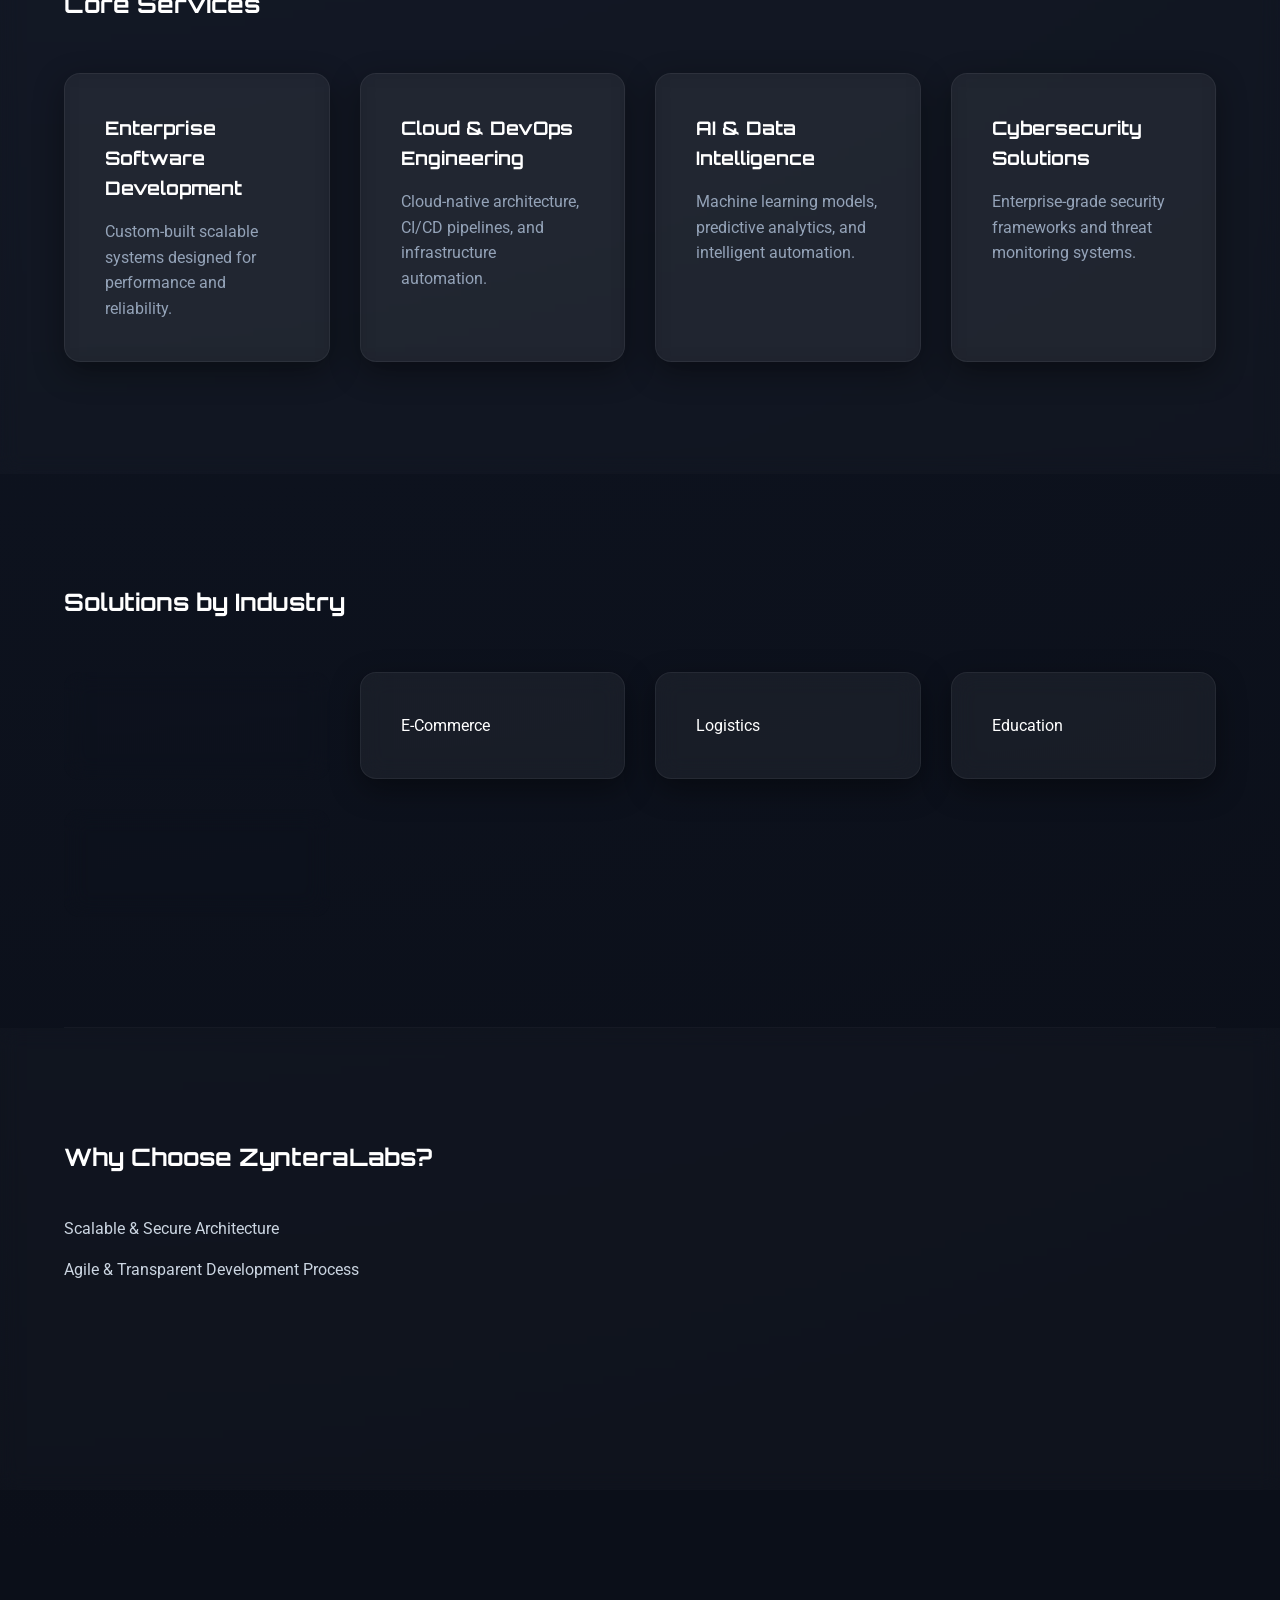
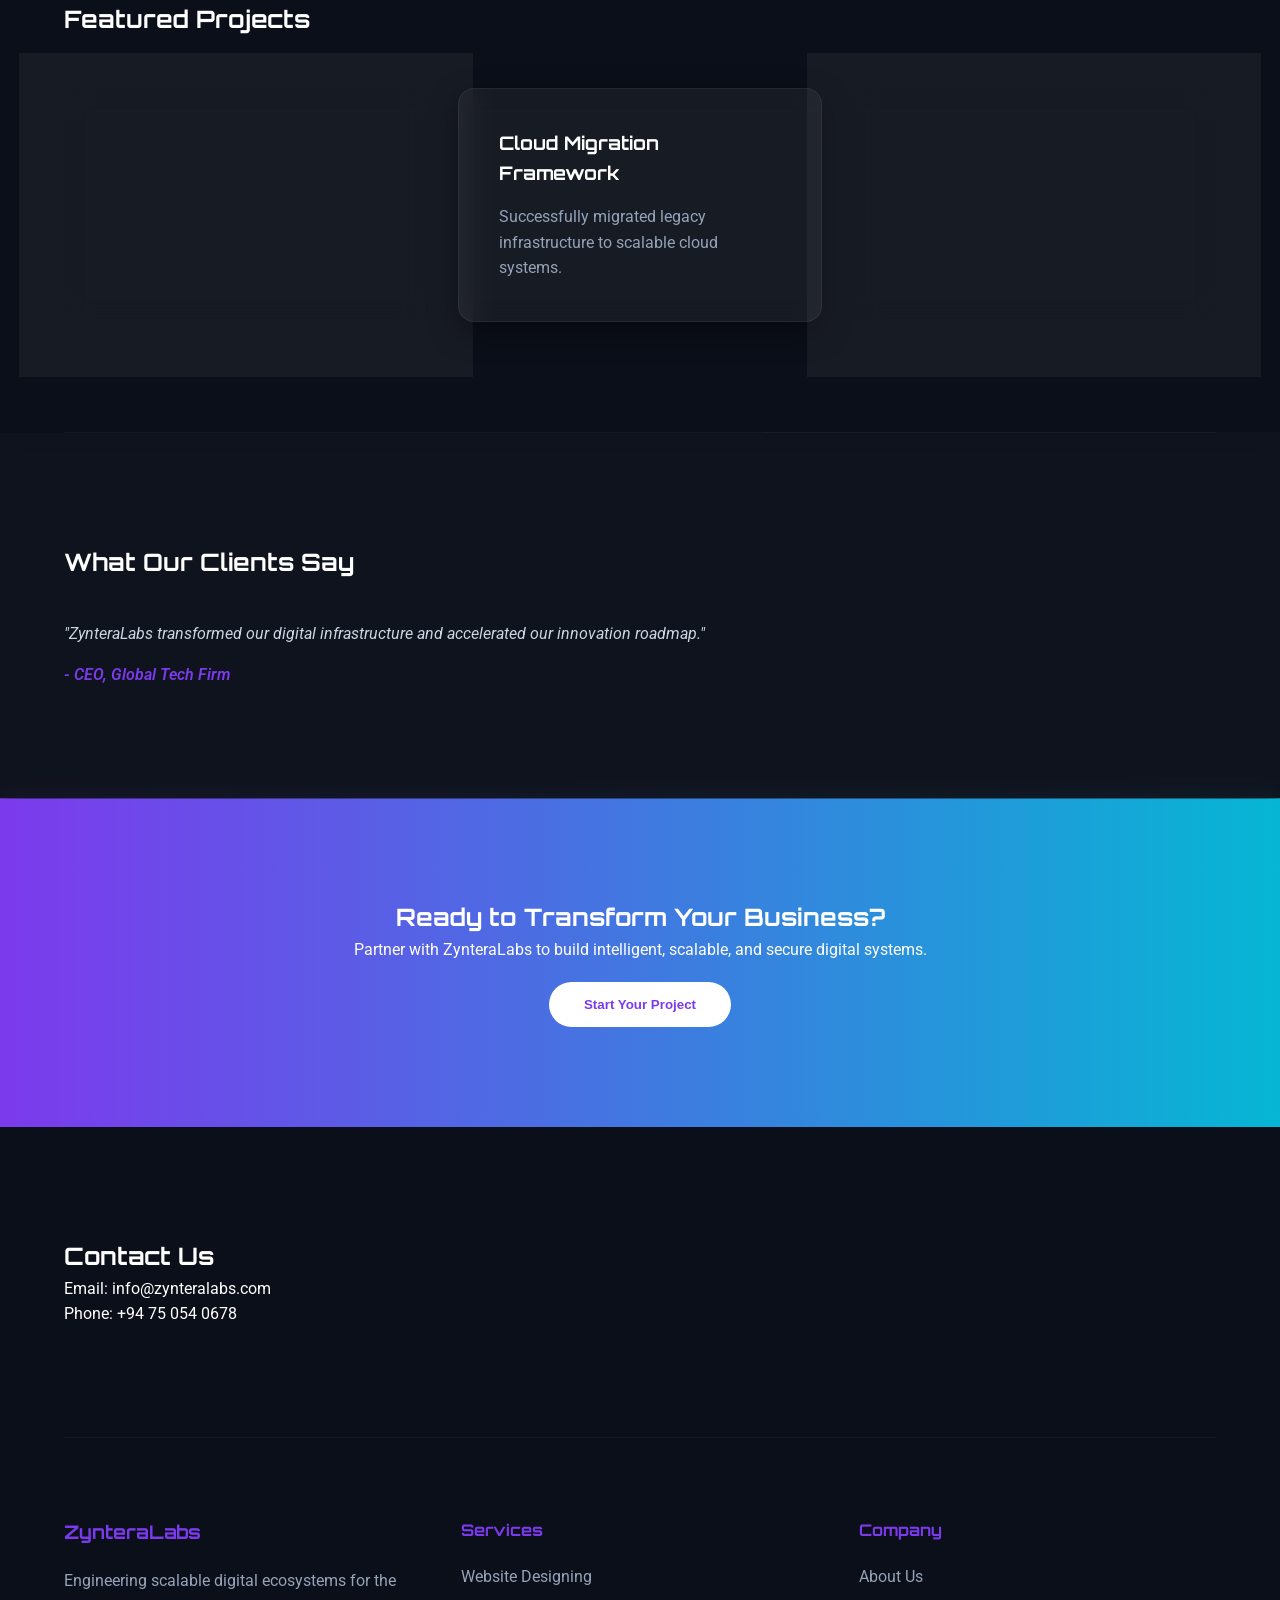
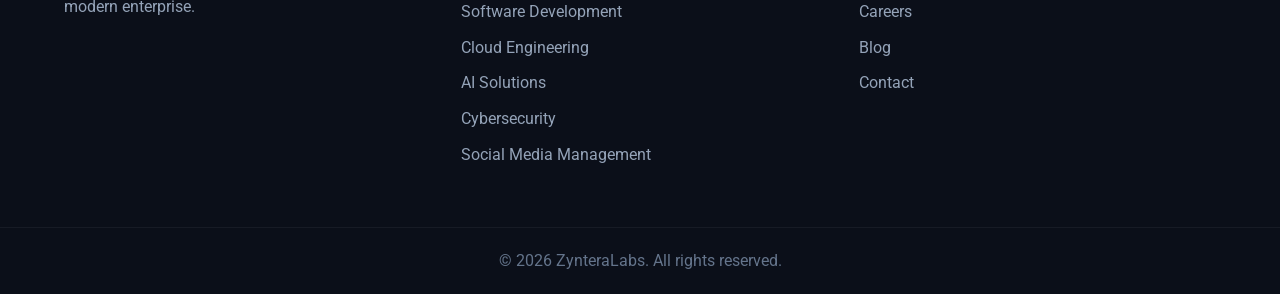
==== commit e7ebf889: "Update index.html" ====
--- a/index.html
+++ b/index.html
@@ -70,7 +70,7 @@
             <p>Countries Served</p>
         </div>
         <div class="stat-box">
-            <h2>99%</h2>
+            <h2>100%</h2>
             <p>Client Satisfaction</p>
         </div>
     </section>
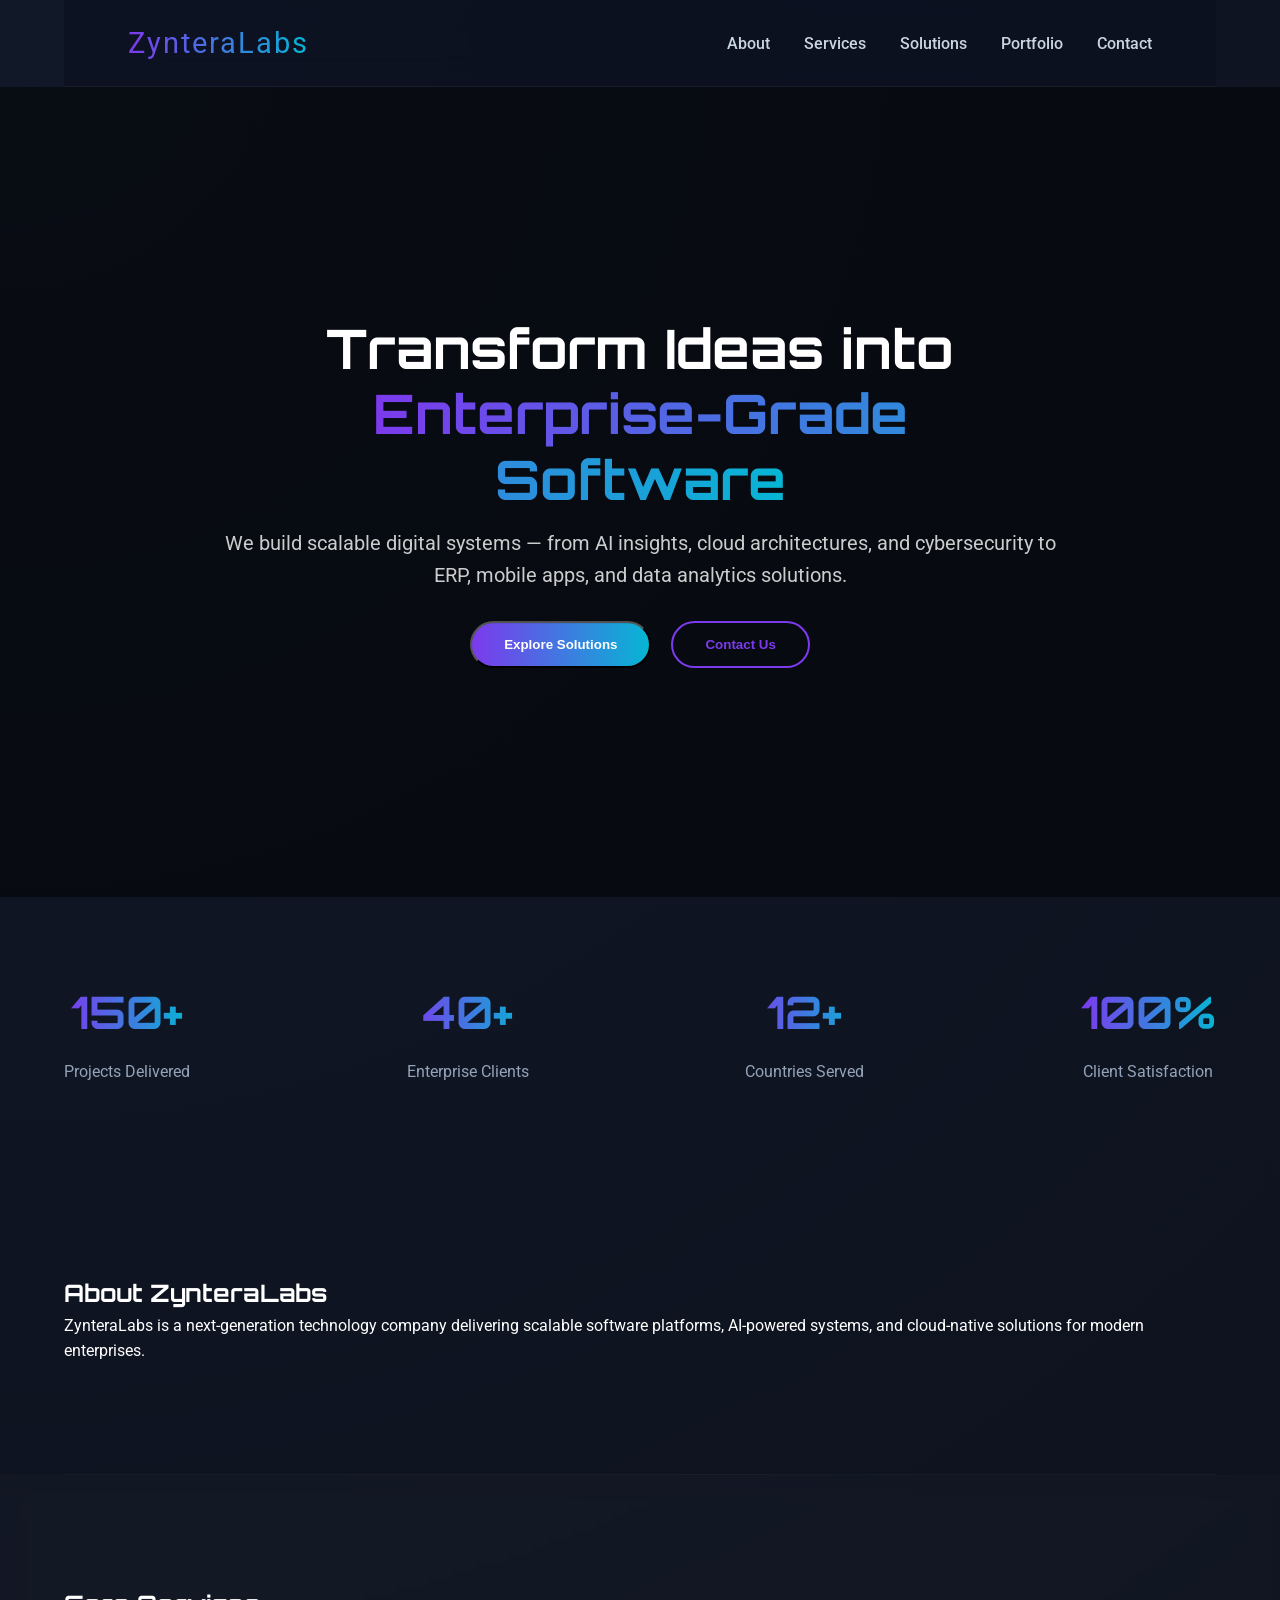
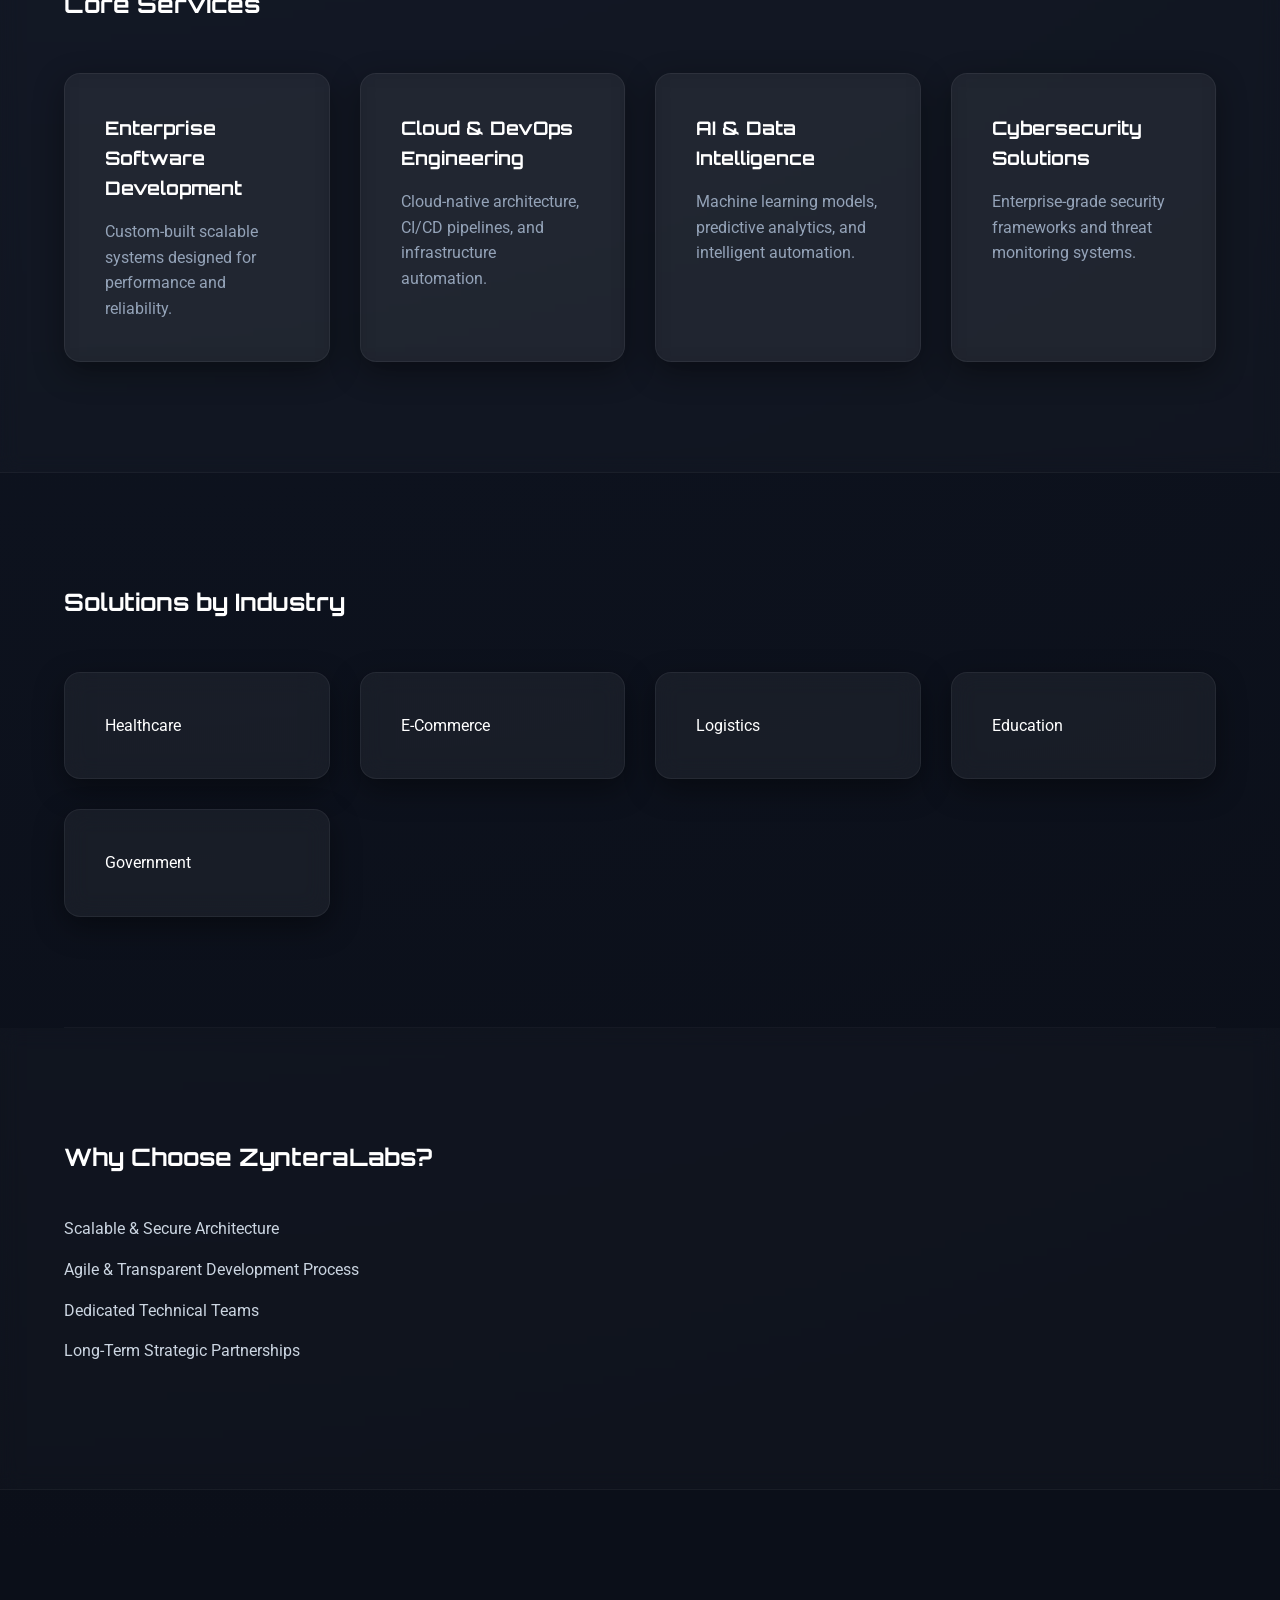
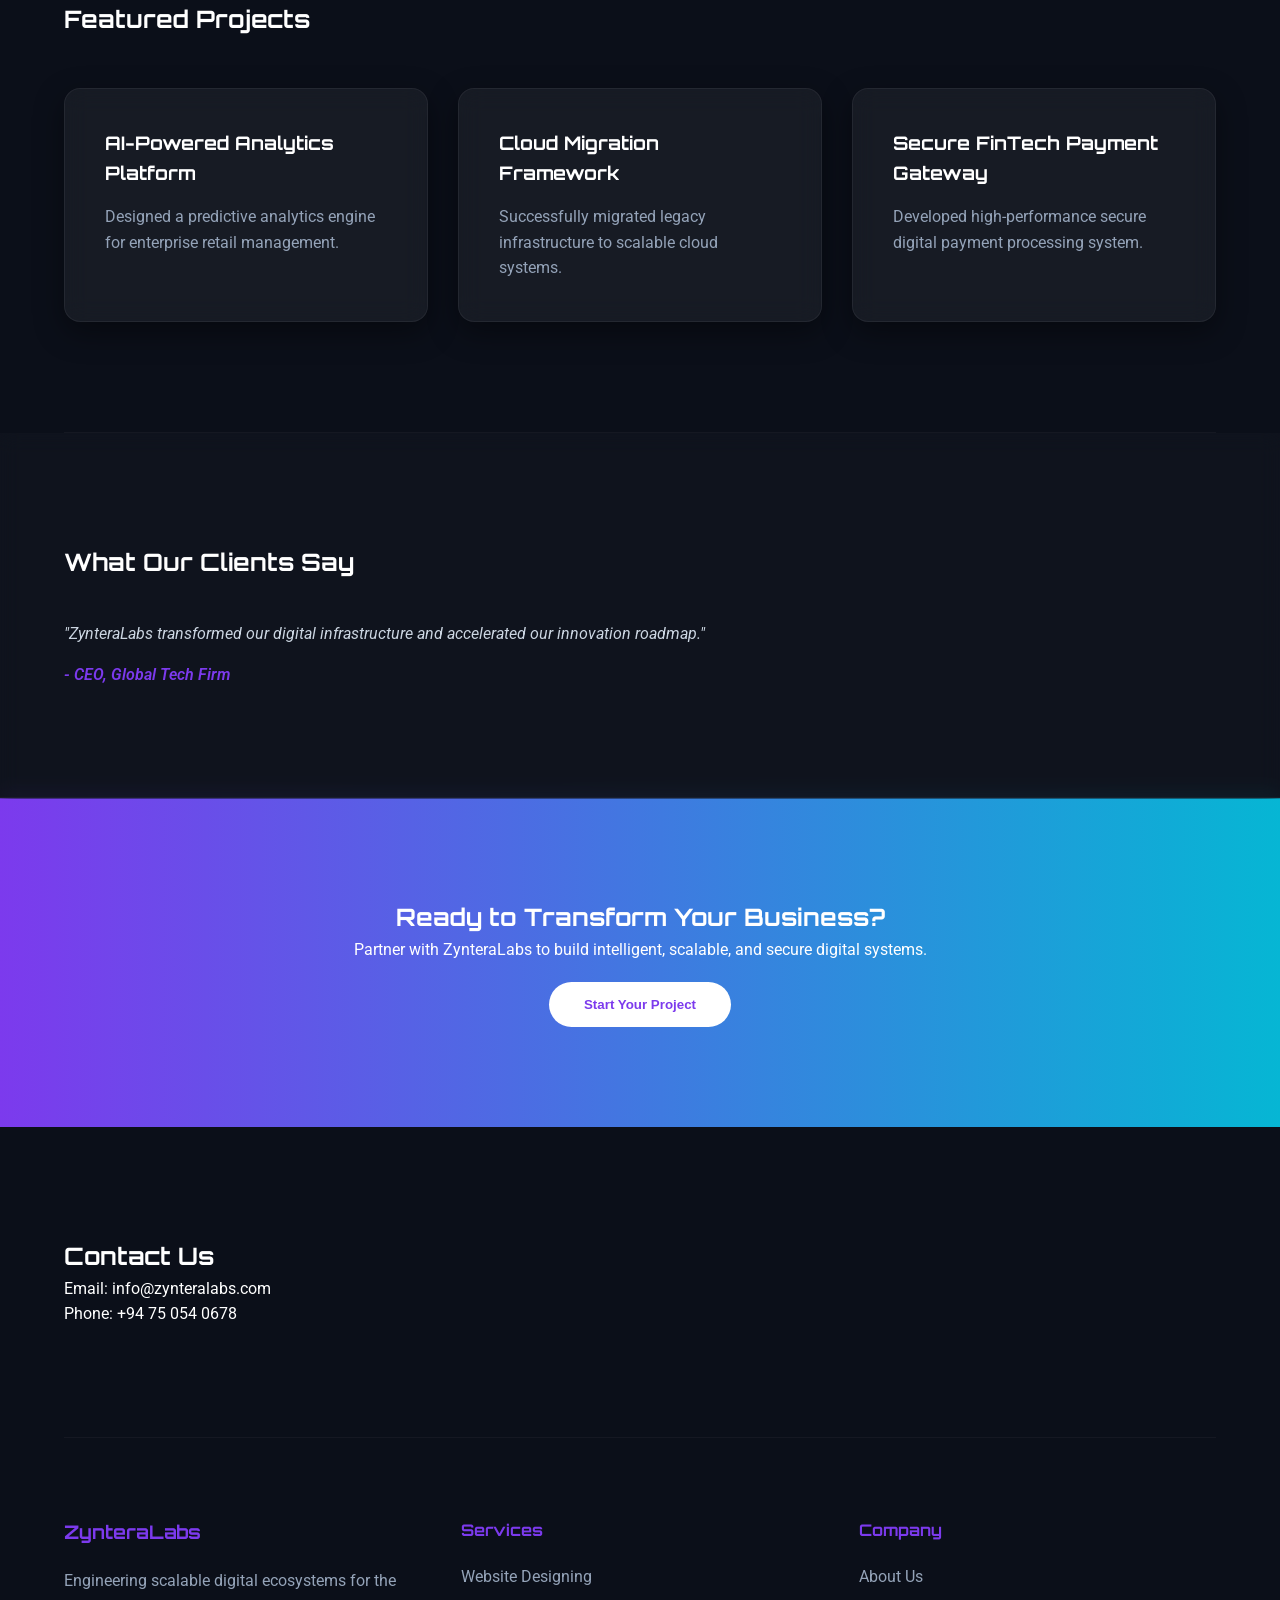
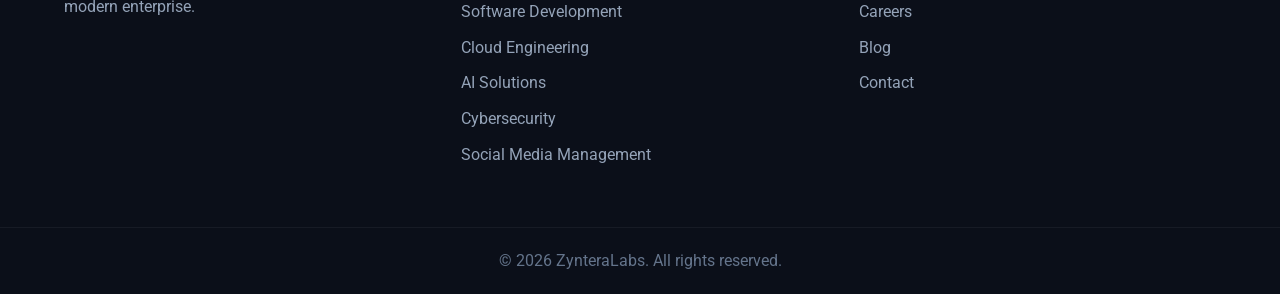
==== commit 1447f3d5: "Update index.html" ====
--- a/index.html
+++ b/index.html
@@ -6,18 +6,14 @@
     <title>ZynteraLabs - Cutting Edge Software Solutions</title>
     <meta name="description" content="ZynteraLabs: Innovative software and digital solutions for the modern world.">
 
-    <!-- Google Fonts -->
     <link href="https://fonts.googleapis.com/css2?family=Roboto:wght@400;500;700&family=Orbitron:wght@500;700&display=swap" rel="stylesheet">
     
-    <!-- Favicon -->
     <link rel="icon" type="image/png" href="favicon.png">
 
-    <!-- External Stylesheet -->
     <link rel="stylesheet" href="css/indexstyles.css">
 </head>
+    
 <body>
-    
-    <!-- HEADER -->
     <header class="container">
         <div class="logo">ZynteraLabs</div>
         <nav>
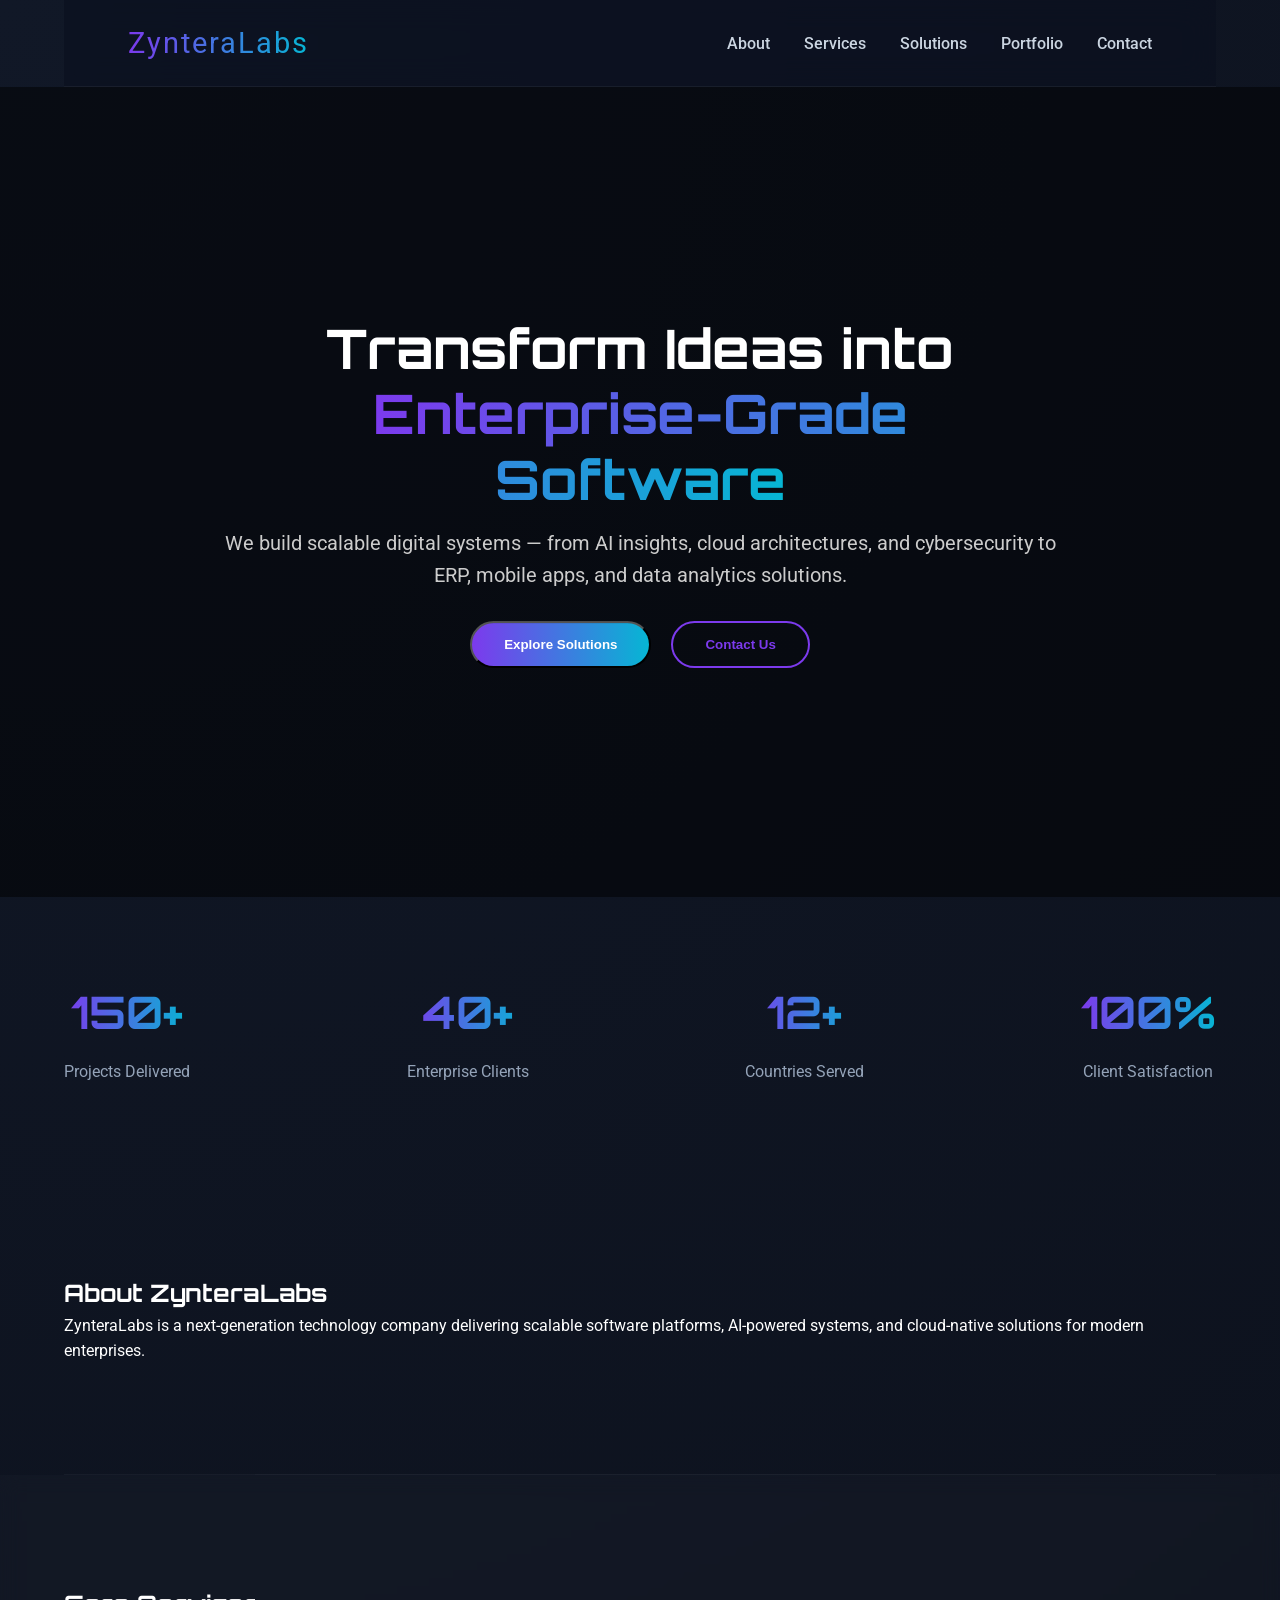
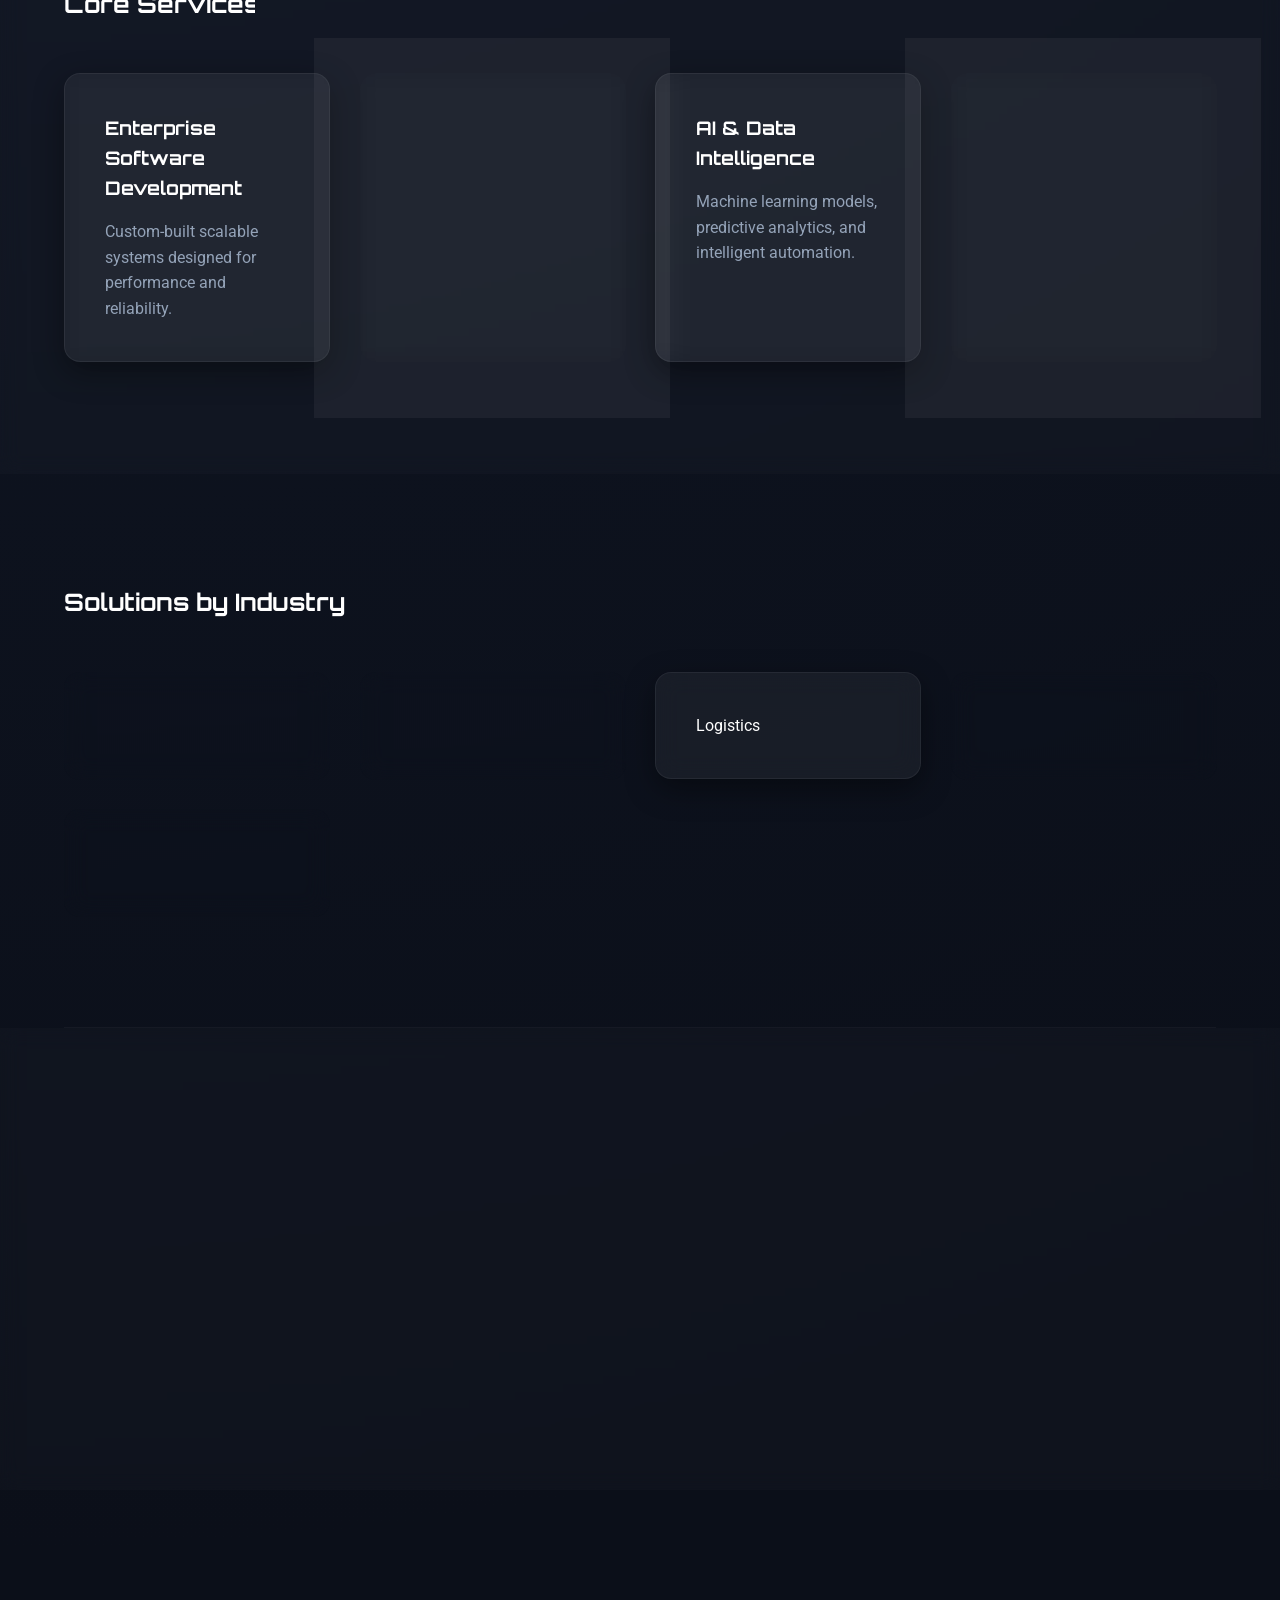
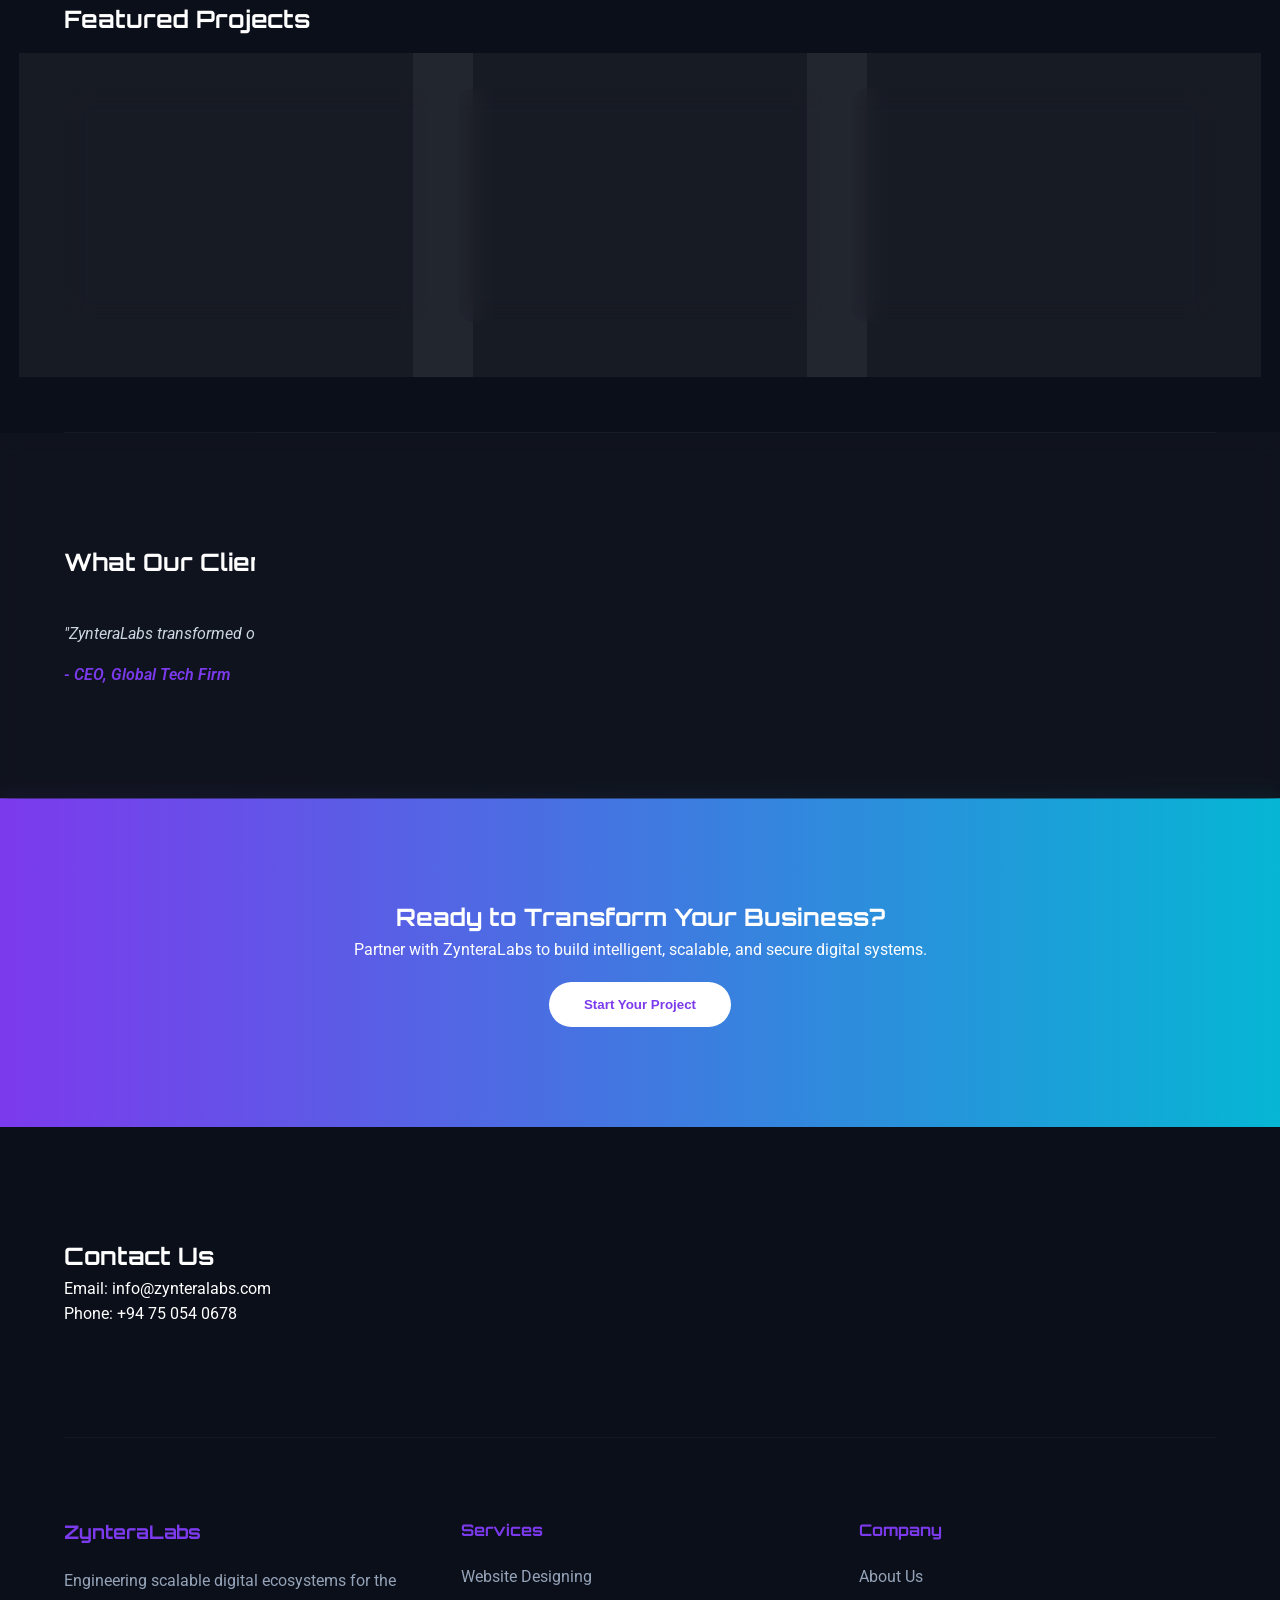
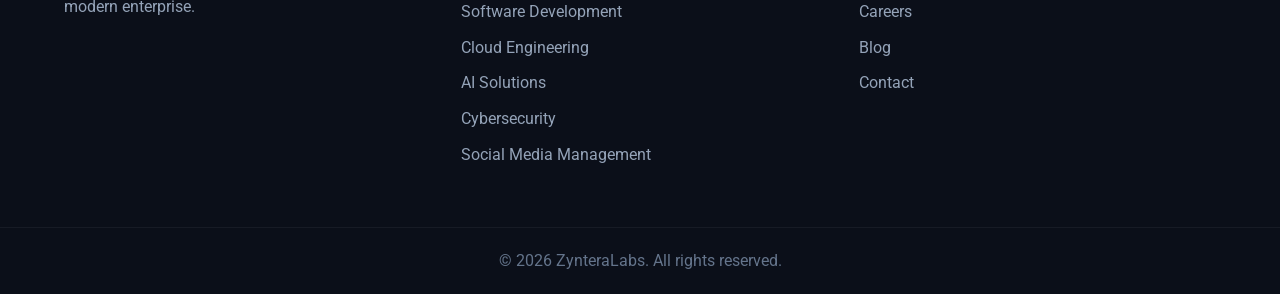
==== commit 92ae0062: "Update index.html" ====
--- a/index.html
+++ b/index.html
@@ -9,7 +9,6 @@
     <link href="https://fonts.googleapis.com/css2?family=Roboto:wght@400;500;700&family=Orbitron:wght@500;700&display=swap" rel="stylesheet">
     
     <link rel="icon" type="image/png" href="favicon.png">
-
     <link rel="stylesheet" href="css/indexstyles.css">
 </head>
     
@@ -41,8 +40,7 @@
                 Transform Ideas into <span>Enterprise-Grade Software</span>
             </h1>
             <p>
-                We build scalable digital systems — from AI insights, cloud architectures,
-                and cybersecurity to ERP, mobile apps, and data analytics solutions.
+                We build scalable digital systems — from AI insights, cloud architectures, and cybersecurity to ERP, mobile apps, and data analytics solutions.
             </p>
             <div class="hero-buttons">
                 <button>Explore Solutions</button>
@@ -50,8 +48,7 @@
             </div>
         </div>
     </section>
-
-    <!-- STATS SECTION -->
+    
     <section class="stats container">
         <div class="stat-box">
             <h2>150+</h2>
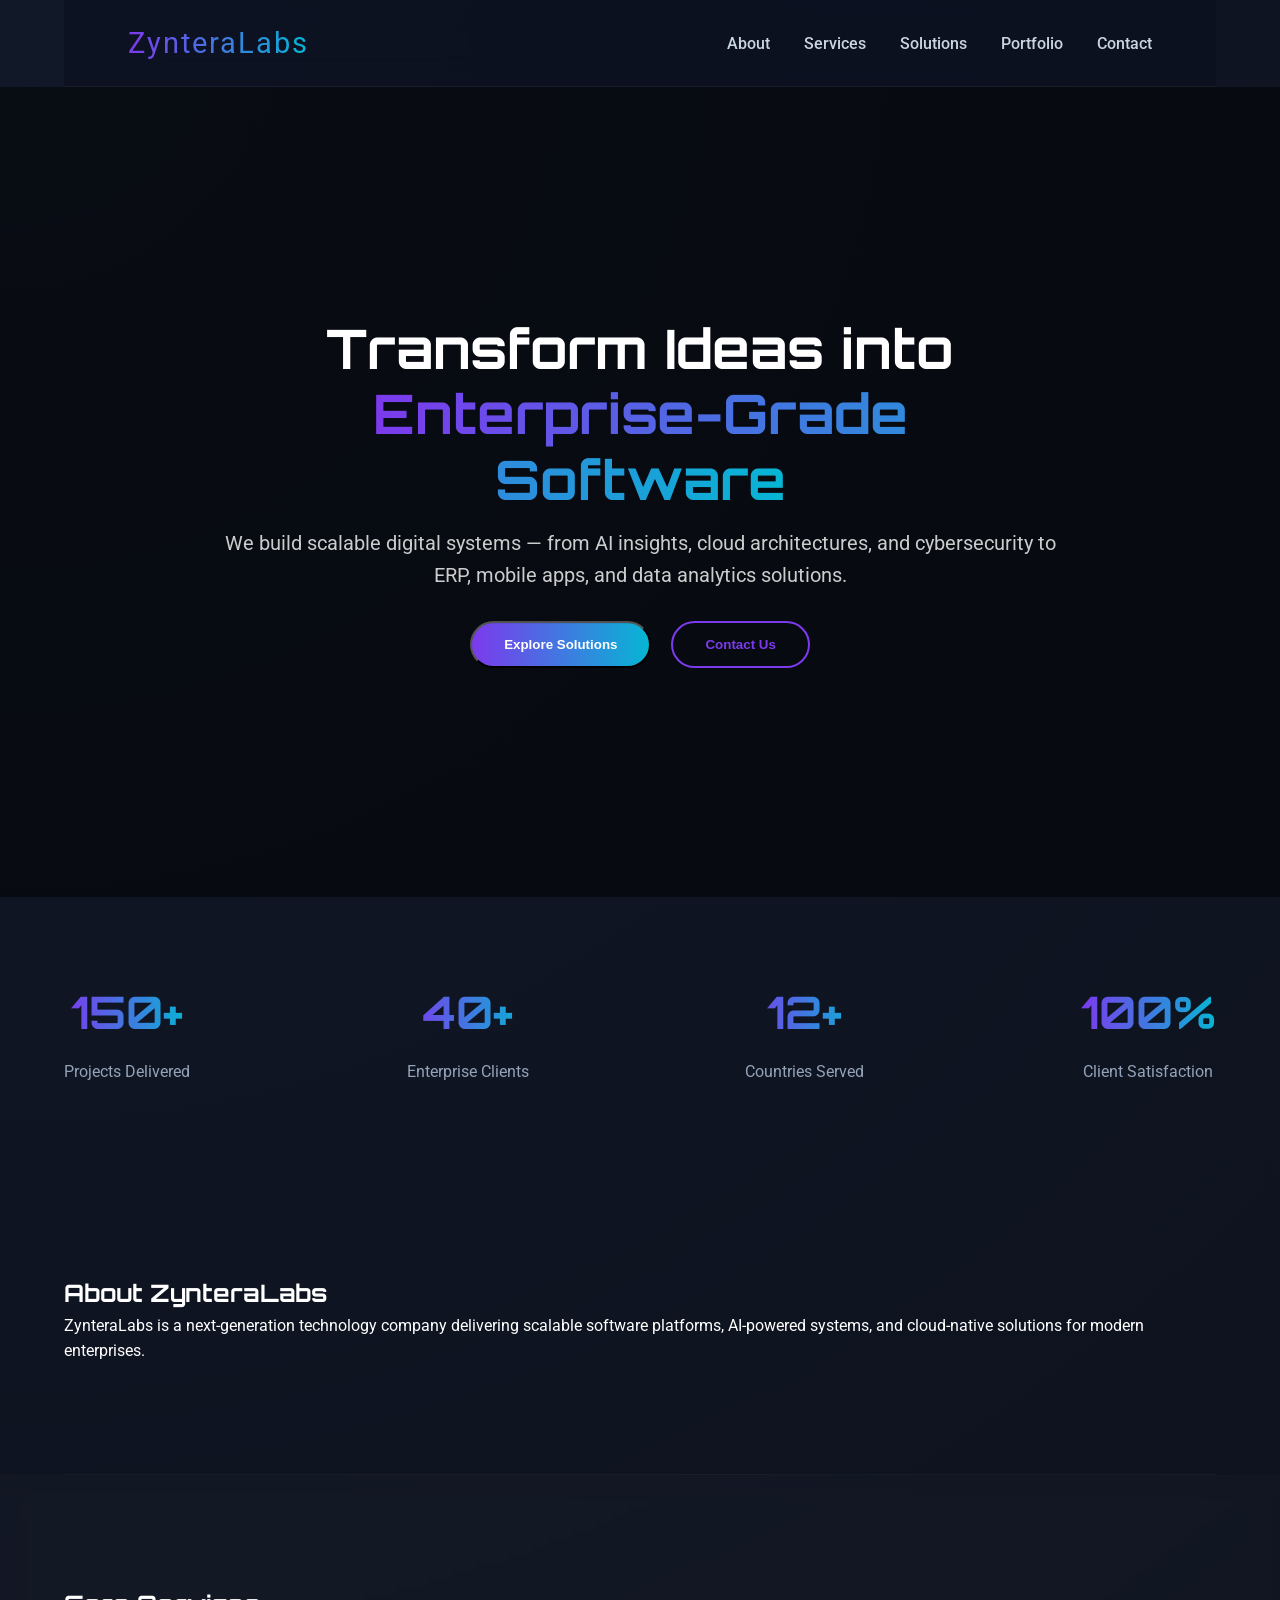
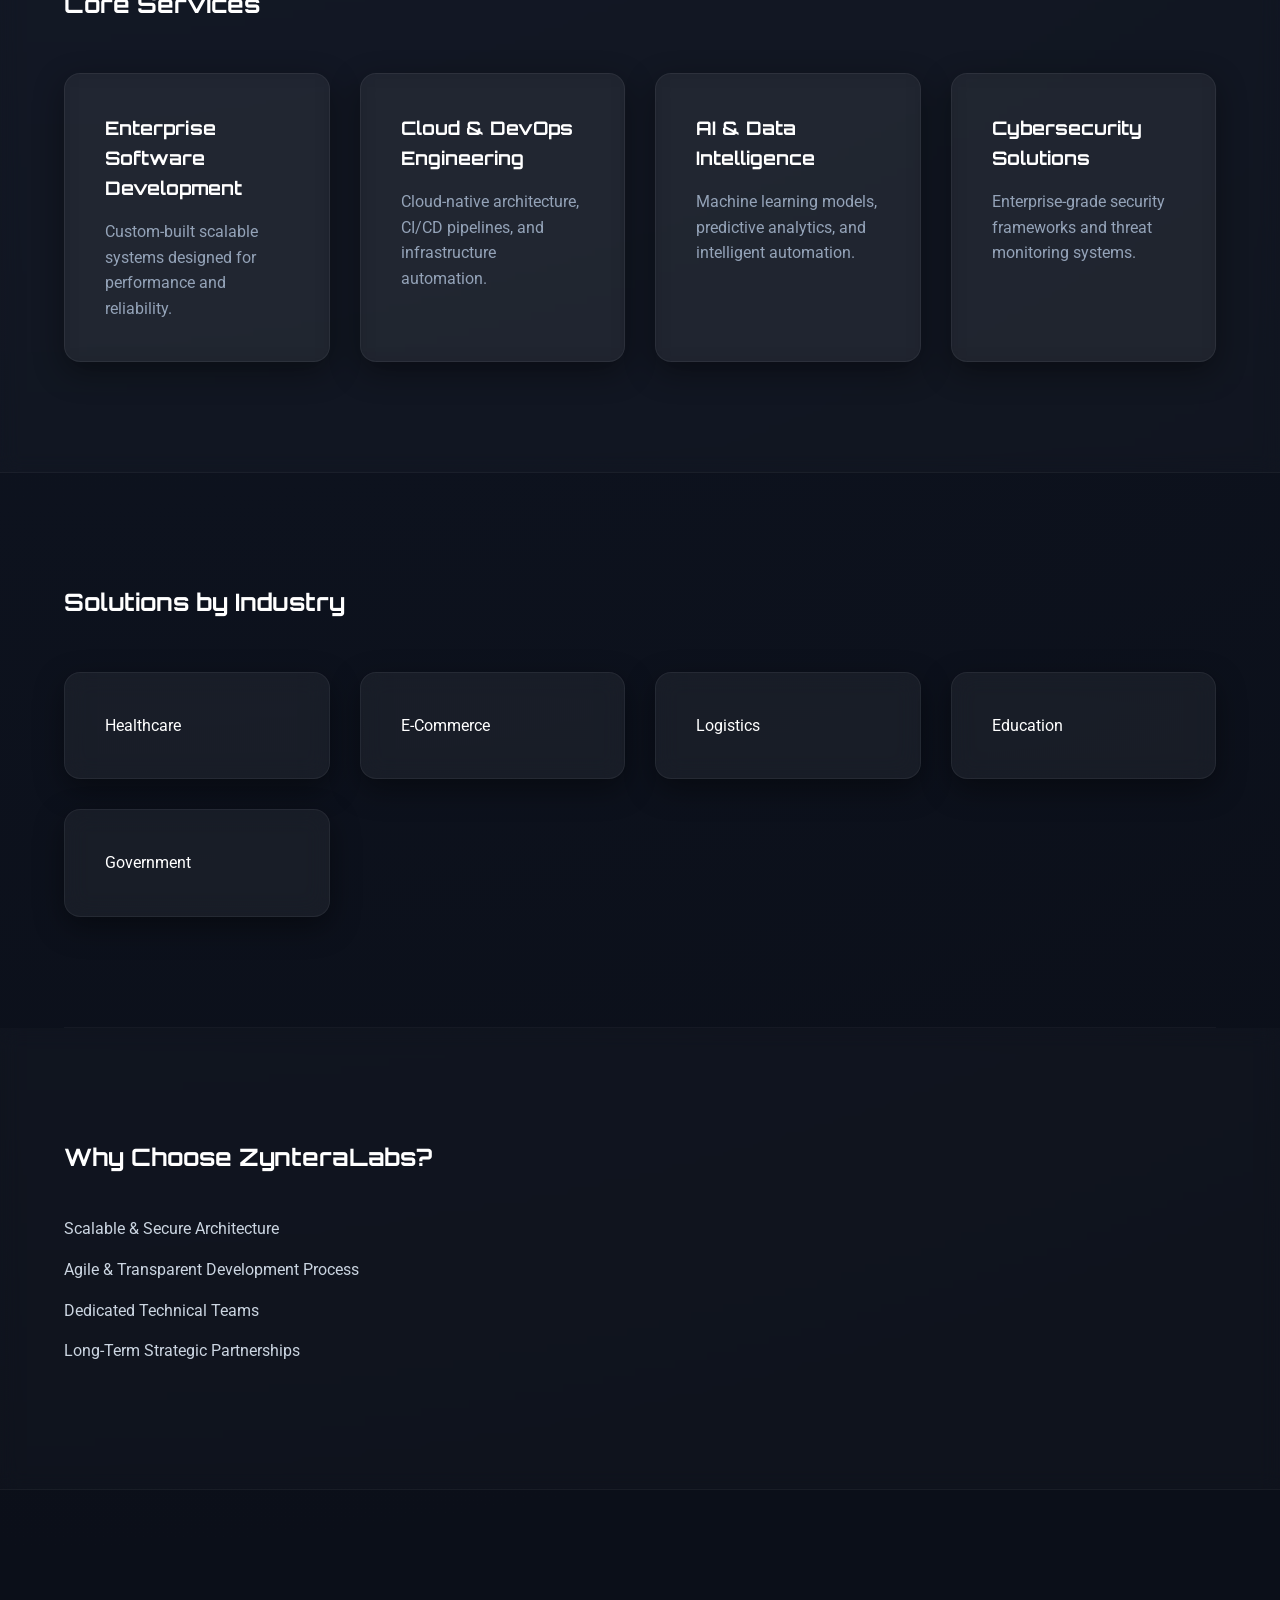
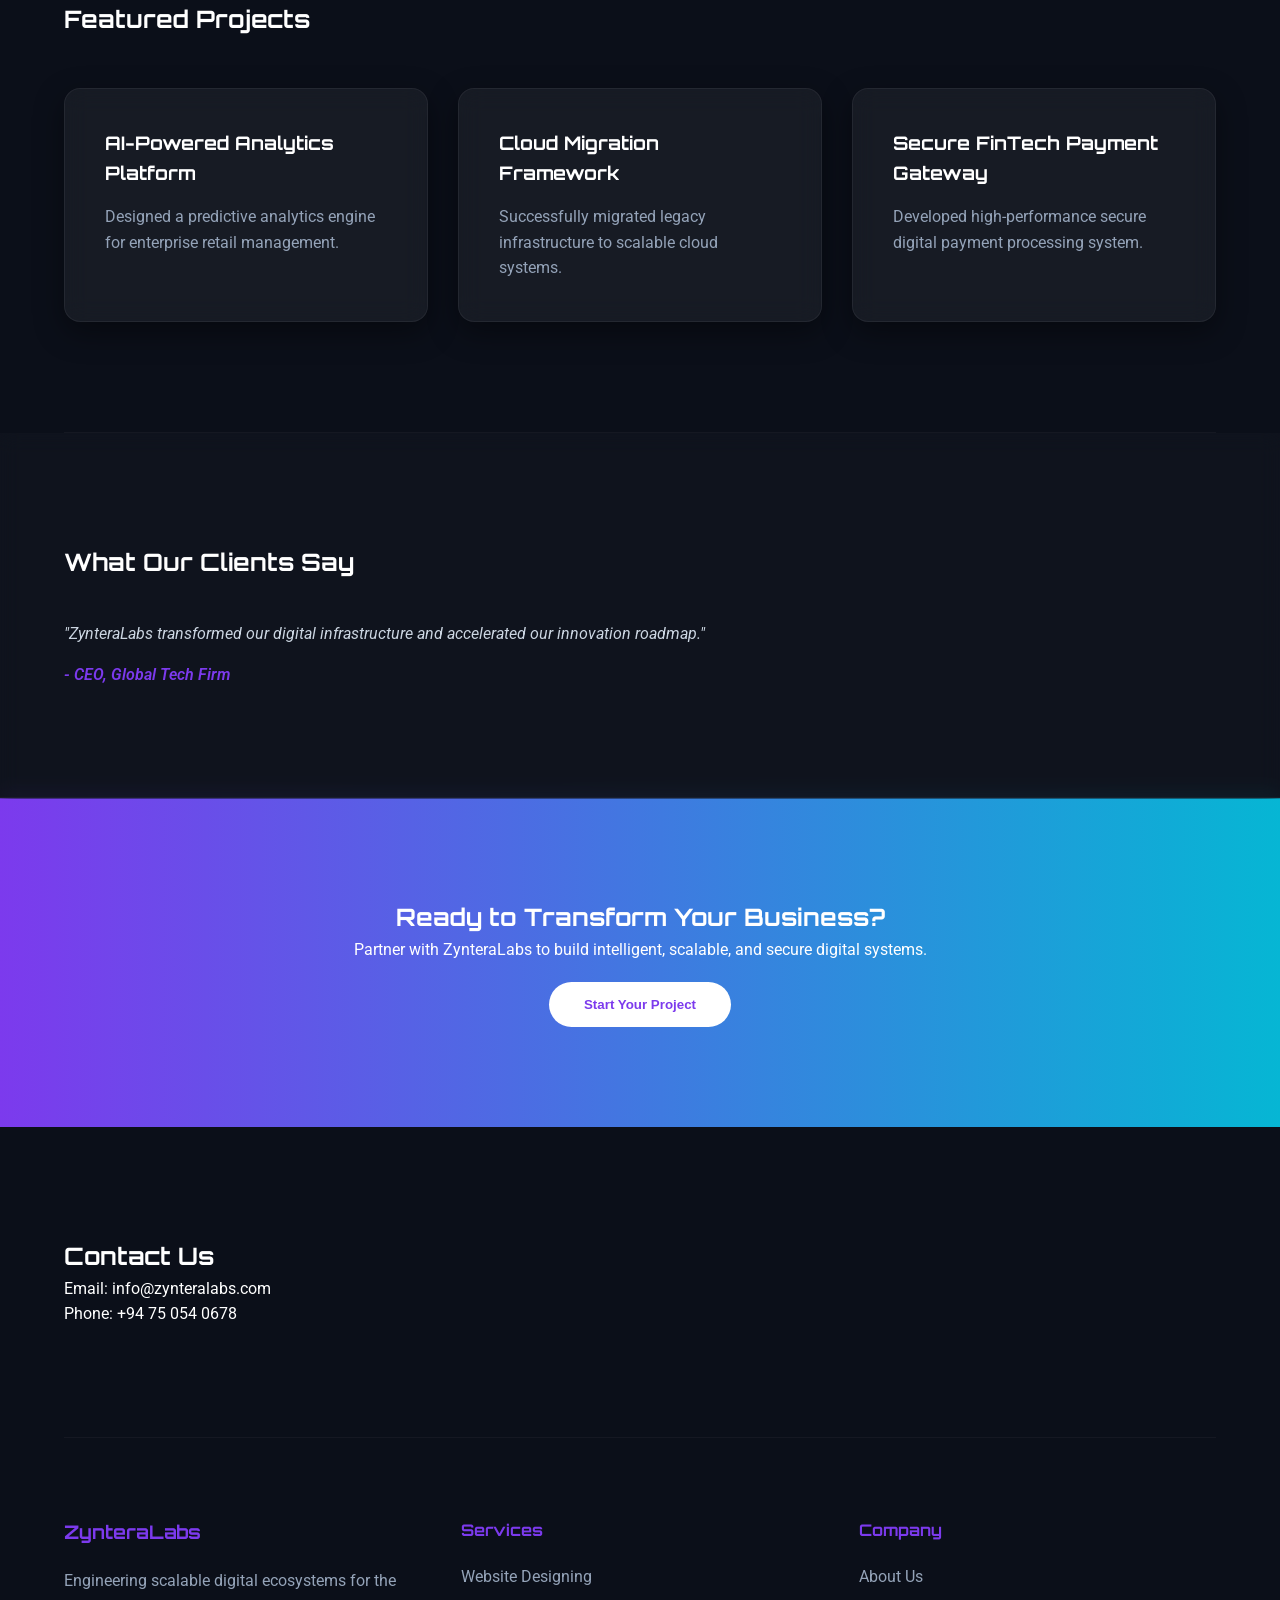
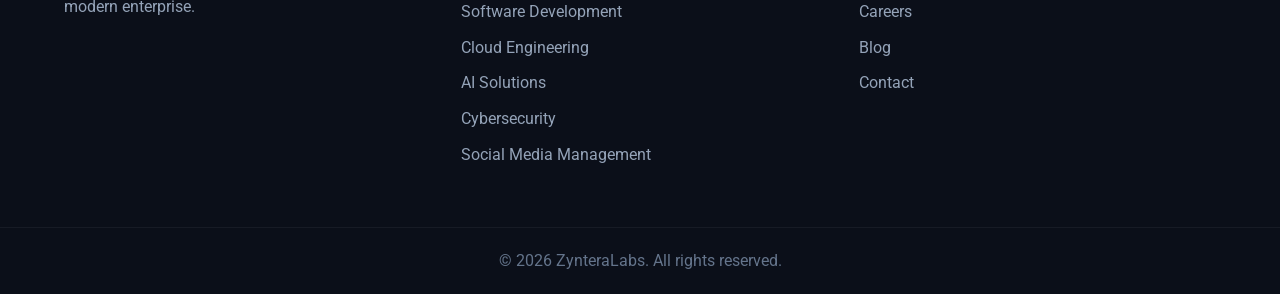
==== commit 959b1daa: "Update index.html" ====
--- a/index.html
+++ b/index.html
@@ -166,14 +166,12 @@
         </div>
     </section>
 
-    <!-- CONTACT -->
     <section id="contact" class="container section">
         <h2>Contact Us</h2>
         <p>Email: info@zynteralabs.com</p>
         <p>Phone: +94 75 054 0678</p>
     </section>
 
-    <!-- FOOTER -->
     <footer class="footer">
         <div class="container footer-grid">
             <div>
